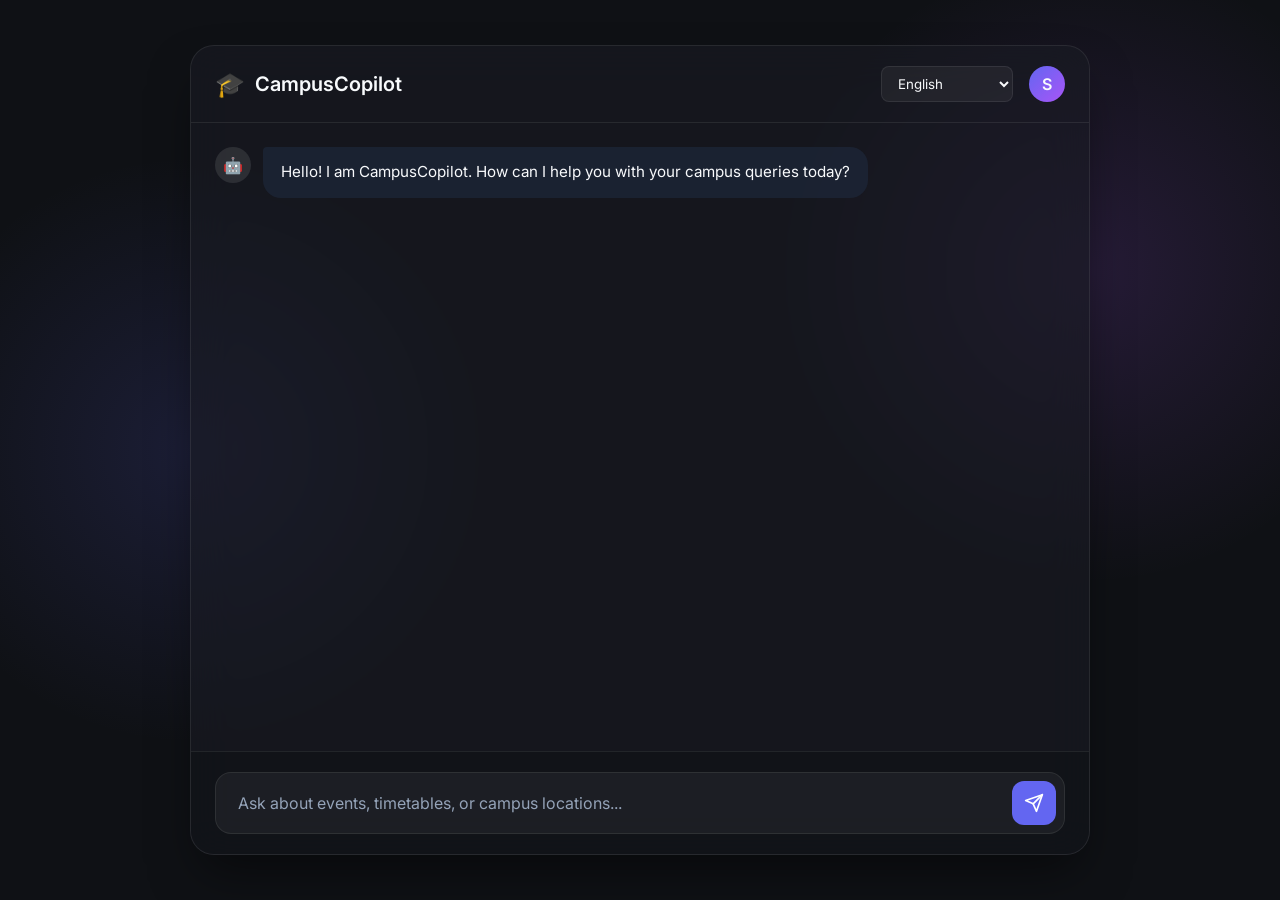
==== frontend/index.html @ 1d8e7179 "first commit" ====
<!DOCTYPE html>
<html lang="en">
<head>
    <meta charset="UTF-8">
    <meta name="viewport" content="width=device-width, initial-scale=1.0">
    <title>CampusCopilot</title>
    <!-- Google Fonts for Modern Typography -->
    <link rel="preconnect" href="https://fonts.googleapis.com">
    <link rel="preconnect" href="https://fonts.gstatic.com" crossorigin>
    <link href="https://fonts.googleapis.com/css2?family=Inter:wght@400;500;600&display=swap" rel="stylesheet">
    <link rel="stylesheet" href="./styles.css">
</head>
<body>
    <div class="app-container">
        <!-- Sidebar or Header Menu -->
        <header class="header">
            <div class="logo">
                <span class="logo-icon">🎓</span> 
                CampusCopilot
            </div>
            <div class="controls">
                <select id="language-select" class="lang-dropdown">
                    <option value="en">English</option>
                    <option value="hi">हिंदी (Hindi)</option>
                    <option value="mr">मराठी (Marathi)</option>
                </select>
                <div class="user-profile">
                    S
                </div>
            </div>
        </header>

        <!-- Main Chat Area -->
        <main class="chat-area">
            <div id="chat-messages" class="messages-container">
                <!-- Messages will be appended here dynamically -->
                <div class="message bot">
                    <div class="avatar">🤖</div>
                    <div class="bubble">Hello! I am CampusCopilot. How can I help you with your campus queries today?</div>
                </div>
            </div>
        </main>

        <!-- Input Area -->
        <footer class="input-area">
            <form id="chat-form" class="input-form">
                <input type="text" id="chat-input" placeholder="Ask about events, timetables, or campus locations..." autocomplete="off" />
                <button type="submit" id="send-btn" class="send-btn">
                    <!-- Send SVG icon -->
                    <svg width="20" height="20" viewBox="0 0 24 24" fill="none" stroke="currentColor" stroke-width="2" stroke-linecap="round" stroke-linejoin="round">
                        <line x1="22" y1="2" x2="11" y2="13"></line>
                        <polygon points="22 2 15 22 11 13 2 9 22 2"></polygon>
                    </svg>
                </button>
            </form>
        </footer>
    </div>
    <script src="./script.js"></script>
</body>
</html>
---- frontend/styles.css ----
:root {
    --bg-color: #0f1115;
    --surface-color: rgba(25, 28, 35, 0.6);
    --surface-border: rgba(255, 255, 255, 0.08);
    --primary-color: #6366f1;
    --primary-hover: #4f46e5;
    --text-primary: #f8fafc;
    --text-secondary: #94a3b8;
    --bot-msg-bg: rgba(30, 41, 59, 0.7);
    --user-msg-bg: var(--primary-color);
}

* {
    margin: 0;
    padding: 0;
    box-sizing: border-box;
    font-family: 'Inter', -apple-system, BlinkMacSystemFont, "Segoe UI", Roboto, sans-serif;
}

body {
    background-color: var(--bg-color);
    color: var(--text-primary);
    display: flex;
    justify-content: center;
    align-items: center;
    height: 100vh;
    background-image: 
        radial-gradient(circle at 15% 50%, rgba(99, 102, 241, 0.15), transparent 25%),
        radial-gradient(circle at 85% 30%, rgba(168, 85, 247, 0.15), transparent 25%);
}

.app-container {
    width: 100%;
    max-width: 900px;
    height: 90vh;
    display: flex;
    flex-direction: column;
    background: var(--surface-color);
    backdrop-filter: blur(20px);
    -webkit-backdrop-filter: blur(20px);
    border: 1px solid var(--surface-border);
    border-radius: 24px;
    box-shadow: 0 25px 50px -12px rgba(0, 0, 0, 0.5);
    overflow: hidden;
}

/* Header */
.header {
    display: flex;
    justify-content: space-between;
    align-items: center;
    padding: 20px 24px;
    border-bottom: 1px solid var(--surface-border);
}

.logo {
    font-size: 1.25rem;
    font-weight: 600;
    display: flex;
    align-items: center;
    gap: 10px;
}

.logo-icon {
    font-size: 1.5rem;
}

.controls {
    display: flex;
    align-items: center;
    gap: 16px;
}

.lang-dropdown {
    background: rgba(255, 255, 255, 0.05);
    color: var(--text-primary);
    border: 1px solid var(--surface-border);
    padding: 8px 12px;
    border-radius: 8px;
    outline: none;
    cursor: pointer;
    transition: background 0.2s;
}

.lang-dropdown:hover {
    background: rgba(255, 255, 255, 0.1);
}

.lang-dropdown option {
    background: var(--bg-color);
}

.user-profile {
    width: 36px;
    height: 36px;
    border-radius: 50%;
    background: linear-gradient(135deg, var(--primary-color), #a855f7);
    display: flex;
    justify-content: center;
    align-items: center;
    font-weight: 600;
}

/* Chat Area */
.chat-area {
    flex: 1;
    overflow-y: auto;
    padding: 24px;
    display: flex;
    flex-direction: column;
    gap: 20px;
}

/* Scrollbar styles */
.chat-area::-webkit-scrollbar {
    width: 6px;
}
.chat-area::-webkit-scrollbar-thumb {
    background-color: rgba(255, 255, 255, 0.1);
    border-radius: 10px;
}

.messages-container {
    display: flex;
    flex-direction: column;
    gap: 16px;
}

.message {
    display: flex;
    gap: 12px;
    max-width: 80%;
    animation: fadeIn 0.3s ease-out forwards;
}

@keyframes fadeIn {
    from { opacity: 0; transform: translateY(10px); }
    to { opacity: 1; transform: translateY(0); }
}

.message.user {
    align-self: flex-end;
    flex-direction: row-reverse;
}

.avatar {
    width: 36px;
    height: 36px;
    border-radius: 50%;
    background: rgba(255, 255, 255, 0.1);
    display: flex;
    justify-content: center;
    align-items: center;
    flex-shrink: 0;
}

.message.user .avatar {
    background: var(--primary-color);
}

.bubble {
    padding: 14px 18px;
    border-radius: 18px;
    font-size: 0.95rem;
    line-height: 1.5;
    position: relative;
}

.message.bot .bubble {
    background: var(--bot-msg-bg);
    border-top-left-radius: 4px;
    color: var(--text-primary);
}

.message.user .bubble {
    background: var(--user-msg-bg);
    border-top-right-radius: 4px;
    color: white;
}

/* Input Area */
.input-area {
    padding: 20px 24px;
    border-top: 1px solid var(--surface-border);
    background: rgba(15, 17, 21, 0.5);
}

.input-form {
    display: flex;
    gap: 12px;
    position: relative;
    background: rgba(255, 255, 255, 0.05);
    border: 1px solid var(--surface-border);
    border-radius: 16px;
    padding: 8px;
    transition: border-color 0.3s, box-shadow 0.3s;
}

.input-form:focus-within {
    border-color: rgba(99, 102, 241, 0.5);
    box-shadow: 0 0 15px rgba(99, 102, 241, 0.2);
}

#chat-input {
    flex: 1;
    background: transparent;
    border: none;
    color: var(--text-primary);
    padding: 10px 14px;
    font-size: 1rem;
    outline: none;
}

#chat-input::placeholder {
    color: var(--text-secondary);
}

.send-btn {
    background: var(--primary-color);
    color: white;
    border: none;
    border-radius: 12px;
    width: 44px;
    height: 44px;
    display: flex;
    justify-content: center;
    align-items: center;
    cursor: pointer;
    transition: background 0.2s, transform 0.1s;
}

.send-btn:hover {
    background: var(--primary-hover);
}

.send-btn:active {
    transform: scale(0.95);
}

/* Typing Indicator */
.typing {
    display: none;
    align-items: center;
    gap: 4px;
    padding: 14px 18px;
    background: var(--bot-msg-bg);
    border-radius: 18px;
    border-top-left-radius: 4px;
    width: fit-content;
}

.dot {
    width: 6px;
    height: 6px;
    background-color: var(--text-secondary);
    border-radius: 50%;
    animation: typing 1.4s infinite ease-in-out;
}

.dot:nth-child(1) { animation-delay: 0s; }
.dot:nth-child(2) { animation-delay: 0.2s; }
.dot:nth-child(3) { animation-delay: 0.4s; }

@keyframes typing {
    0%, 100% { transform: translateY(0); }
    50% { transform: translateY(-4px); }
}
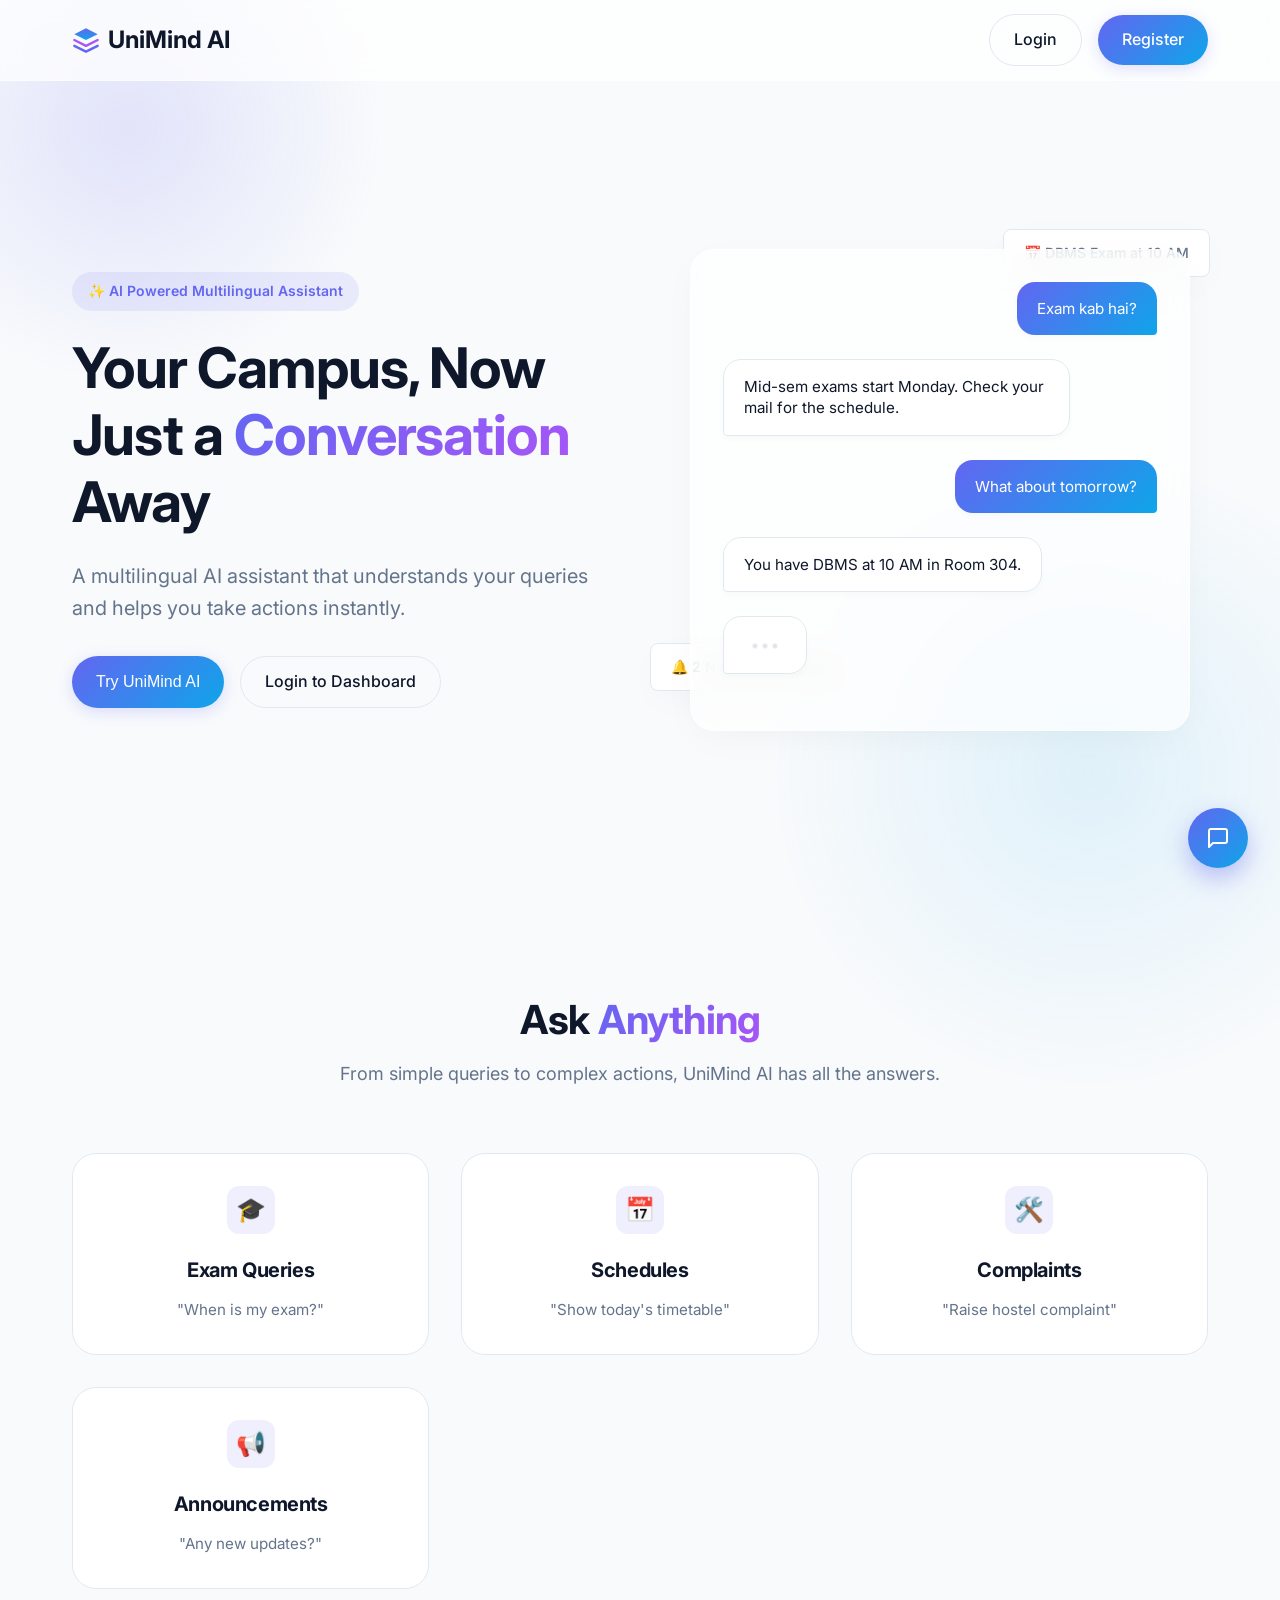
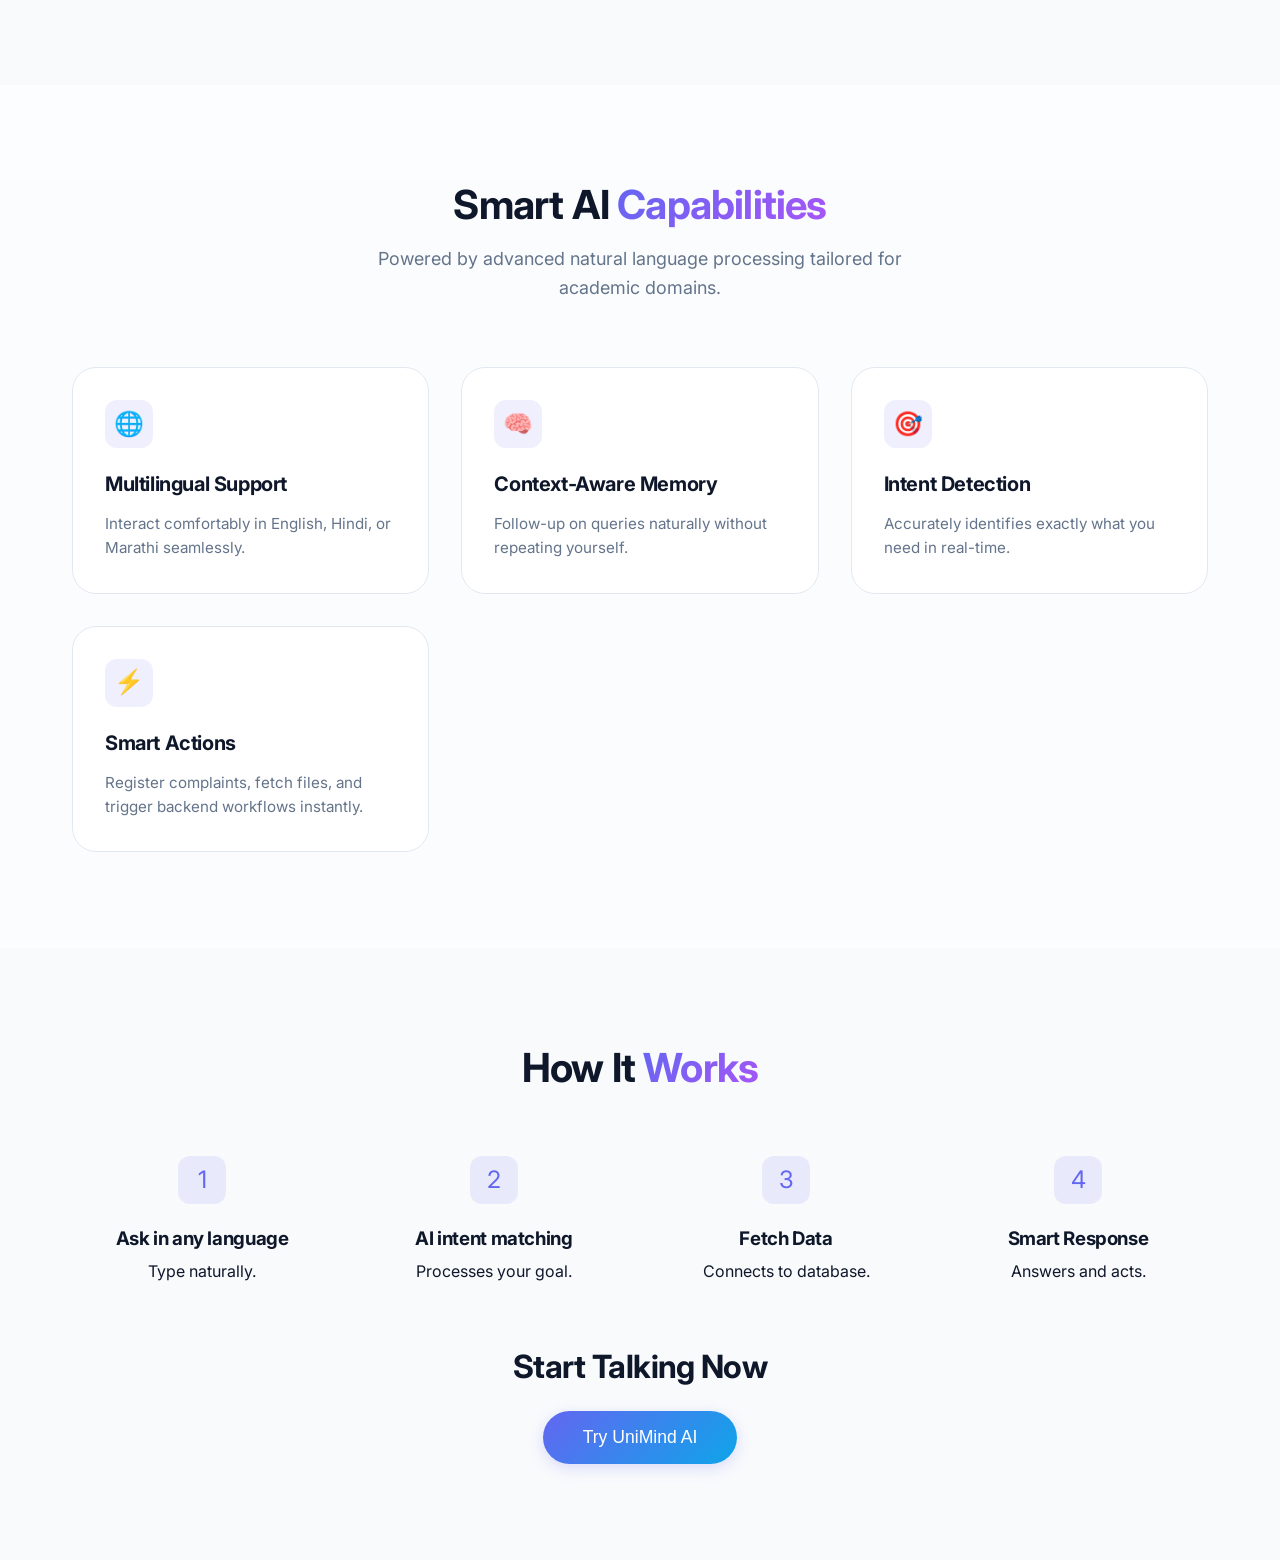
==== commit 9e20fcfd: "front page and login/ register built" ====
--- a/frontend/index.html
+++ b/frontend/index.html
@@ -3,58 +3,219 @@
 <head>
     <meta charset="UTF-8">
     <meta name="viewport" content="width=device-width, initial-scale=1.0">
-    <title>CampusCopilot</title>
-    <!-- Google Fonts for Modern Typography -->
-    <link rel="preconnect" href="https://fonts.googleapis.com">
-    <link rel="preconnect" href="https://fonts.gstatic.com" crossorigin>
-    <link href="https://fonts.googleapis.com/css2?family=Inter:wght@400;500;600&display=swap" rel="stylesheet">
-    <link rel="stylesheet" href="./styles.css">
+    <title>UniMind AI | AI Powered Campus Assistant</title>
+    <link rel="stylesheet" href="css/style.css">
 </head>
 <body>
-    <div class="app-container">
-        <!-- Sidebar or Header Menu -->
-        <header class="header">
-            <div class="logo">
-                <span class="logo-icon">🎓</span> 
-                CampusCopilot
-            </div>
-            <div class="controls">
-                <select id="language-select" class="lang-dropdown">
-                    <option value="en">English</option>
-                    <option value="hi">हिंदी (Hindi)</option>
-                    <option value="mr">मराठी (Marathi)</option>
+    <!-- Navbar -->
+    <nav class="navbar">
+        <div class="container">
+            <div class="navbar-brand">
+                <svg width="28" height="28" viewBox="0 0 24 24" fill="none" xmlns="http://www.w3.org/2000/svg">
+                    <path d="M12 2L2 7L12 12L22 7L12 2Z" fill="url(#paint0_linear)"/>
+                    <path d="M2 17L12 22L22 17" stroke="var(--primary)" stroke-width="2" stroke-linecap="round" stroke-linejoin="round"/>
+                    <path d="M2 12L12 17L22 12" stroke="var(--tertiary)" stroke-width="2" stroke-linecap="round" stroke-linejoin="round"/>
+                    <defs>
+                        <linearGradient id="paint0_linear" x1="12" y1="2" x2="12" y2="12" gradientUnits="userSpaceOnUse">
+                            <stop stop-color="#6366f1"/>
+                            <stop offset="1" stop-color="#0ea5e9"/>
+                        </linearGradient>
+                    </defs>
+                </svg>
+                UniMind AI
+            </div>
+            <div class="navbar-actions">
+                <a href="login.html" class="btn btn-outline">Login</a>
+                <a href="register.html" class="btn btn-primary">Register</a>
+            </div>
+        </div>
+    </nav>
+
+    <!-- Hero Section -->
+    <header class="hero">
+        <div class="container">
+            <div class="hero-content reveal">
+                <span class="hero-badge">✨ AI Powered Multilingual Assistant</span>
+                <h1>Your Campus, Now Just a <span class="text-gradient">Conversation</span> Away</h1>
+                <p>A multilingual AI assistant that understands your queries and helps you take actions instantly.</p>
+                <div class="hero-actions">
+                    <button class="btn btn-primary" id="tryAIBtn" onclick="document.getElementById('toggleChatBtn').click();">Try UniMind AI</button>
+                    <a href="login.html" class="btn btn-outline">Login to Dashboard</a>
+                </div>
+            </div>
+            <div class="hero-graphic reveal">
+                <!-- Floating Elements -->
+                <div class="float-card float-1">📅 DBMS Exam at 10 AM</div>
+                <div class="float-card float-2">🔔 2 New Announcements</div>
+                
+                <!-- Chat Preview Graphic -->
+                <div class="chat-preview">
+                    <div class="chat-message msg-user">
+                        <div class="chat-bubble">Exam kab hai?</div>
+                    </div>
+                    <div class="chat-message msg-bot">
+                        <div class="chat-bubble">Mid-sem exams start Monday. Check your mail for the schedule.</div>
+                    </div>
+                    <div class="chat-message msg-user">
+                        <div class="chat-bubble">What about tomorrow?</div>
+                    </div>
+                    <div class="chat-message msg-bot">
+                        <div class="chat-bubble">You have DBMS at 10 AM in Room 304.</div>
+                    </div>
+                    <div class="chat-message msg-bot" style="animation-delay: 2s; opacity: 0; animation: slideUp 0.5s ease-out 2s forwards;">
+                        <div class="chat-bubble">
+                            <div class="typing-dots">
+                                <span class="dot"></span>
+                                <span class="dot"></span>
+                                <span class="dot"></span>
+                            </div>
+                        </div>
+                    </div>
+                </div>
+            </div>
+        </div>
+    </header>
+
+    <!-- Ask Anything Section -->
+    <section class="section">
+        <div class="container">
+            <div class="section-header reveal">
+                <h2>Ask <span class="text-gradient">Anything</span></h2>
+                <p>From simple queries to complex actions, UniMind AI has all the answers.</p>
+            </div>
+            <div class="grid">
+                <div class="card ask-card reveal" onclick="document.querySelector('#chatInput').value='When is my exam?'; document.getElementById('toggleChatBtn').click();">
+                    <div class="card-icon">🎓</div>
+                    <h3>Exam Queries</h3>
+                    <p>"When is my exam?"</p>
+                </div>
+                <div class="card ask-card reveal" style="transition-delay: 0.1s" onclick="document.querySelector('#chatInput').value='Show today\'s timetable'; document.getElementById('toggleChatBtn').click();">
+                    <div class="card-icon">📅</div>
+                    <h3>Schedules</h3>
+                    <p>"Show today's timetable"</p>
+                </div>
+                <div class="card ask-card reveal" style="transition-delay: 0.2s" onclick="document.querySelector('#chatInput').value='Raise hostel complaint'; document.getElementById('toggleChatBtn').click();">
+                    <div class="card-icon">🛠️</div>
+                    <h3>Complaints</h3>
+                    <p>"Raise hostel complaint"</p>
+                </div>
+                <div class="card ask-card reveal" style="transition-delay: 0.3s" onclick="document.querySelector('#chatInput').value='Any announcements?'; document.getElementById('toggleChatBtn').click();">
+                    <div class="card-icon">📢</div>
+                    <h3>Announcements</h3>
+                    <p>"Any new updates?"</p>
+                </div>
+            </div>
+        </div>
+    </section>
+
+    <!-- Smart Capabilities Section -->
+    <section class="section" style="background: rgba(255,255,255,0.5)">
+        <div class="container">
+            <div class="section-header reveal">
+                <h2>Smart AI <span class="text-gradient">Capabilities</span></h2>
+                <p>Powered by advanced natural language processing tailored for academic domains.</p>
+            </div>
+            <div class="grid">
+                <div class="card reveal">
+                    <div class="card-icon">🌐</div>
+                    <h3>Multilingual Support</h3>
+                    <p>Interact comfortably in English, Hindi, or Marathi seamlessly.</p>
+                </div>
+                <div class="card reveal" style="transition-delay: 0.1s">
+                    <div class="card-icon">🧠</div>
+                    <h3>Context-Aware Memory</h3>
+                    <p>Follow-up on queries naturally without repeating yourself.</p>
+                </div>
+                <div class="card reveal" style="transition-delay: 0.2s">
+                    <div class="card-icon">🎯</div>
+                    <h3>Intent Detection</h3>
+                    <p>Accurately identifies exactly what you need in real-time.</p>
+                </div>
+                <div class="card reveal" style="transition-delay: 0.3s">
+                    <div class="card-icon">⚡</div>
+                    <h3>Smart Actions</h3>
+                    <p>Register complaints, fetch files, and trigger backend workflows instantly.</p>
+                </div>
+            </div>
+        </div>
+    </section>
+
+    <!-- How it Works Section -->
+    <section class="section">
+        <div class="container">
+            <div class="section-header reveal">
+                <h2>How It <span class="text-gradient">Works</span></h2>
+            </div>
+            <div class="grid" style="grid-template-columns: repeat(auto-fit, minmax(200px, 1fr)); text-align: center;">
+                <div class="reveal">
+                    <div class="card-icon" style="margin: 0 auto 1.5rem auto;">1</div>
+                    <h3 style="margin-bottom: 0.5rem">Ask in any language</h3>
+                    <p class="text-muted">Type naturally.</p>
+                </div>
+                <div class="reveal" style="transition-delay: 0.1s">
+                    <div class="card-icon" style="margin: 0 auto 1.5rem auto;">2</div>
+                    <h3 style="margin-bottom: 0.5rem">AI intent matching</h3>
+                    <p class="text-muted">Processes your goal.</p>
+                </div>
+                <div class="reveal" style="transition-delay: 0.2s">
+                    <div class="card-icon" style="margin: 0 auto 1.5rem auto;">3</div>
+                    <h3 style="margin-bottom: 0.5rem">Fetch Data</h3>
+                    <p class="text-muted">Connects to database.</p>
+                </div>
+                <div class="reveal" style="transition-delay: 0.3s">
+                    <div class="card-icon" style="margin: 0 auto 1.5rem auto;">4</div>
+                    <h3 style="margin-bottom: 0.5rem">Smart Response</h3>
+                    <p class="text-muted">Answers and acts.</p>
+                </div>
+            </div>
+            
+            <div class="reveal" style="text-align: center; margin-top: 4rem;">
+                <h3 style="font-size: 2rem; margin-bottom: 1.5rem;">Start Talking Now</h3>
+                <button class="btn btn-primary" onclick="document.getElementById('toggleChatBtn').click();" style="font-size: 1.1rem; padding: 1rem 2.5rem;">Try UniMind AI</button>
+            </div>
+        </div>
+    </section>
+
+    <!-- Floating Chatbot Plugin -->
+    <button class="chatbot-trigger" id="toggleChatBtn">
+        <svg width="24" height="24" viewBox="0 0 24 24" fill="none" stroke="currentColor" stroke-width="2" stroke-linecap="round" stroke-linejoin="round"><path d="M21 15a2 2 0 0 1-2 2H7l-4 4V5a2 2 0 0 1 2-2h14a2 2 0 0 1 2 2z"></path></svg>
+    </button>
+
+    <div class="chatbot-panel" id="chatbotPanel">
+        <div class="chat-header">
+            <div class="chat-title">
+                <svg width="20" height="20" viewBox="0 0 24 24" fill="none" stroke="currentColor" stroke-width="2" stroke-linecap="round" stroke-linejoin="round"><circle cx="12" cy="12" r="10"></circle><path d="M8 14s1.5 2 4 2 4-2 4-2"></path><line x1="9" y1="9" x2="9.01" y2="9"></line><line x1="15" y1="9" x2="15.01" y2="9"></line></svg>
+                UniMind AI
+            </div>
+            <div style="display: flex; gap: 0.5rem; align-items: center;">
+                <select class="lang-select" id="langSelect">
+                    <option value="en">EN</option>
+                    <option value="hi">HI</option>
+                    <option value="mr">MR</option>
                 </select>
-                <div class="user-profile">
-                    S
-                </div>
-            </div>
-        </header>
-
-        <!-- Main Chat Area -->
-        <main class="chat-area">
-            <div id="chat-messages" class="messages-container">
-                <!-- Messages will be appended here dynamically -->
-                <div class="message bot">
-                    <div class="avatar">🤖</div>
-                    <div class="bubble">Hello! I am CampusCopilot. How can I help you with your campus queries today?</div>
-                </div>
-            </div>
-        </main>
-
-        <!-- Input Area -->
-        <footer class="input-area">
-            <form id="chat-form" class="input-form">
-                <input type="text" id="chat-input" placeholder="Ask about events, timetables, or campus locations..." autocomplete="off" />
-                <button type="submit" id="send-btn" class="send-btn">
-                    <!-- Send SVG icon -->
-                    <svg width="20" height="20" viewBox="0 0 24 24" fill="none" stroke="currentColor" stroke-width="2" stroke-linecap="round" stroke-linejoin="round">
-                        <line x1="22" y1="2" x2="11" y2="13"></line>
-                        <polygon points="22 2 15 22 11 13 2 9 22 2"></polygon>
-                    </svg>
+                <button class="chat-close" id="closeChatBtn">×</button>
+            </div>
+        </div>
+        <div class="chat-body" id="chatBody">
+            <div class="chat-message msg-bot">
+                <div class="chat-bubble">Hello! I am UniMind AI. How can I help you regarding campus, exams, or anything else?</div>
+            </div>
+        </div>
+        <div class="chat-input-area">
+            <div class="prompt-suggestions">
+                <span class="prompt-chip">Exam kab hai?</span>
+                <span class="prompt-chip">Show timetable</span>
+                <span class="prompt-chip">Raise complaint</span>
+            </div>
+            <div class="input-wrapper" style="margin-top: 0.5rem;">
+                <input type="text" id="chatInput" placeholder="Ask anything..." autocomplete="off">
+                <button id="sendBtn">
+                    <svg width="18" height="18" viewBox="0 0 24 24" fill="none" stroke="currentColor" stroke-width="2" stroke-linecap="round" stroke-linejoin="round"><line x1="22" y1="2" x2="11" y2="13"></line><polygon points="22 2 15 22 11 13 2 9 22 2"></polygon></svg>
                 </button>
-            </form>
-        </footer>
+            </div>
+        </div>
     </div>
-    <script src="./script.js"></script>
+
+    <script src="js/app.js"></script>
 </body>
 </html>
--- a/frontend/css/style.css
+++ b/frontend/css/style.css
@@ -0,0 +1,757 @@
+@import url('https://fonts.googleapis.com/css2?family=Inter:wght@300;400;500;600;700&display=swap');
+
+:root {
+    --primary: #6366f1; /* Indigo */
+    --secondary: #0ea5e9; /* Light Blue */
+    --tertiary: #a855f7; /* Purple */
+    --primary-gradient: linear-gradient(135deg, var(--primary), var(--secondary));
+    --hero-gradient: linear-gradient(135deg, var(--primary), var(--tertiary));
+    
+    --bg-color: #f8fafc;
+    --surface-color: #ffffff;
+    --text-main: #0f172a;
+    --text-muted: #64748b;
+    --border-color: #e2e8f0;
+    
+    --radius-sm: 8px;
+    --radius-md: 16px;
+    --radius-lg: 24px;
+    
+    --shadow-soft: 0 10px 40px -10px rgba(0,0,0,0.05);
+    --shadow-hover: 0 20px 40px -10px rgba(99, 102, 241, 0.15);
+    --shadow-glow: 0 0 20px rgba(99, 102, 241, 0.3);
+    
+    --glass-bg: rgba(255, 255, 255, 0.7);
+    --glass-border: 1px solid rgba(255, 255, 255, 0.5);
+    
+    --transition: all 0.3s cubic-bezier(0.4, 0, 0.2, 1);
+}
+
+* {
+    margin: 0;
+    padding: 0;
+    box-sizing: border-box;
+}
+
+body {
+    font-family: 'Inter', sans-serif;
+    background-color: var(--bg-color);
+    color: var(--text-main);
+    line-height: 1.6;
+    overflow-x: hidden;
+    position: relative;
+}
+
+body::before {
+    content: '';
+    position: fixed;
+    top: -10vw;
+    left: -10vw;
+    width: 40vw;
+    height: 40vw;
+    border-radius: 50%;
+    background: radial-gradient(circle, rgba(99,102,241,0.15) 0%, rgba(255,255,255,0) 70%);
+    z-index: -1;
+    pointer-events: none;
+}
+
+body::after {
+    content: '';
+    position: fixed;
+    bottom: -15vw;
+    right: -10vw;
+    width: 50vw;
+    height: 50vw;
+    border-radius: 50%;
+    background: radial-gradient(circle, rgba(14,165,233,0.1) 0%, rgba(255,255,255,0) 70%);
+    z-index: -1;
+    pointer-events: none;
+}
+
+a {
+    text-decoration: none;
+    color: inherit;
+}
+
+/* Typography */
+h1, h2, h3, h4 {
+    font-weight: 700;
+    line-height: 1.2;
+    letter-spacing: -0.02em;
+}
+
+.text-gradient {
+    background: var(--hero-gradient);
+    -webkit-background-clip: text;
+    -webkit-text-fill-color: transparent;
+    background-clip: text;
+}
+
+/* Layout Utilities */
+.container {
+    max-width: 1200px;
+    margin: 0 auto;
+    padding: 0 2rem;
+}
+
+.section {
+    padding: 6rem 0;
+}
+
+/* Buttons */
+.btn {
+    display: inline-flex;
+    align-items: center;
+    justify-content: center;
+    padding: 0.75rem 1.5rem;
+    border-radius: 50px;
+    font-weight: 500;
+    font-size: 1rem;
+    cursor: pointer;
+    transition: var(--transition);
+    border: none;
+    outline: none;
+}
+
+.btn-primary {
+    background: var(--primary-gradient);
+    color: white;
+    box-shadow: 0 4px 15px rgba(99, 102, 241, 0.2);
+}
+
+.btn-primary:hover {
+    transform: translateY(-2px);
+    box-shadow: var(--shadow-glow);
+}
+
+.btn-outline {
+    background: transparent;
+    color: var(--text-main);
+    border: 1px solid var(--border-color);
+}
+
+.btn-outline:hover {
+    border-color: var(--primary);
+    color: var(--primary);
+    background: rgba(99, 102, 241, 0.05);
+}
+
+/* Inputs */
+.form-group {
+    margin-bottom: 1.5rem;
+}
+
+.form-label {
+    display: block;
+    margin-bottom: 0.5rem;
+    font-size: 0.875rem;
+    font-weight: 500;
+    color: var(--text-main);
+}
+
+.form-control {
+    width: 100%;
+    padding: 0.75rem 1rem;
+    border: 1px solid var(--border-color);
+    border-radius: var(--radius-sm);
+    font-family: inherit;
+    font-size: 1rem;
+    transition: var(--transition);
+    background: var(--surface-color);
+}
+
+.form-control:focus {
+    outline: none;
+    border-color: var(--primary);
+    box-shadow: 0 0 0 4px rgba(99, 102, 241, 0.1);
+}
+
+/* Navbar */
+.navbar {
+    position: fixed;
+    top: 0;
+    width: 100%;
+    z-index: 100;
+    background: var(--glass-bg);
+    backdrop-filter: blur(12px);
+    -webkit-backdrop-filter: blur(12px);
+    border-bottom: var(--glass-border);
+    transition: var(--transition);
+}
+
+.navbar .container {
+    display: flex;
+    justify-content: space-between;
+    align-items: center;
+    height: 80px;
+}
+
+.navbar-brand {
+    font-size: 1.5rem;
+    font-weight: 700;
+    color: var(--text-main);
+    display: flex;
+    align-items: center;
+    gap: 0.5rem;
+}
+
+.navbar-actions {
+    display: flex;
+    gap: 1rem;
+    align-items: center;
+}
+
+/* Hero Section */
+.hero {
+    padding-top: 160px;
+    padding-bottom: 80px;
+    min-height: 100vh;
+    display: flex;
+    align-items: center;
+}
+
+.hero .container {
+    display: grid;
+    grid-template-columns: 1fr 1fr;
+    gap: 4rem;
+    align-items: center;
+}
+
+.hero-content h1 {
+    font-size: 3.5rem;
+    margin-bottom: 1.5rem;
+}
+
+.hero-content p {
+    font-size: 1.25rem;
+    color: var(--text-muted);
+    margin-bottom: 2rem;
+}
+
+.hero-badge {
+    display: inline-block;
+    padding: 0.5rem 1rem;
+    background: rgba(99, 102, 241, 0.1);
+    color: var(--primary);
+    border-radius: 50px;
+    font-size: 0.875rem;
+    font-weight: 600;
+    margin-bottom: 1.5rem;
+}
+
+.hero-actions {
+    display: flex;
+    gap: 1rem;
+}
+
+/* Hero Graphic (Chat Preview) */
+.hero-graphic {
+    position: relative;
+    width: 100%;
+    max-width: 500px;
+    margin: 0 auto;
+}
+
+.chat-preview, .login-card {
+    background: var(--glass-bg);
+    backdrop-filter: blur(16px);
+    border: var(--glass-border);
+    border-radius: var(--radius-lg);
+    padding: 2rem;
+    box-shadow: var(--shadow-soft);
+}
+
+.chat-message {
+    display: flex;
+    margin-bottom: 1.5rem;
+    animation: slideUp 0.5s ease-out forwards;
+    opacity: 0;
+}
+
+.chat-message:nth-child(1) { animation-delay: 0.2s; }
+.chat-message:nth-child(2) { animation-delay: 0.6s; }
+.chat-message:nth-child(3) { animation-delay: 1.2s; }
+.chat-message:nth-child(4) { animation-delay: 1.6s; }
+
+.chat-bubble {
+    padding: 1rem 1.25rem;
+    border-radius: 18px;
+    max-width: 80%;
+    font-size: 0.95rem;
+    line-height: 1.4;
+    box-shadow: 0 4px 6px rgba(0,0,0,0.02);
+}
+
+.msg-user {
+    justify-content: flex-end;
+}
+
+.msg-user .chat-bubble {
+    background: var(--primary-gradient);
+    color: white;
+    border-bottom-right-radius: 4px;
+}
+
+.msg-bot .chat-bubble {
+    background: var(--surface-color);
+    color: var(--text-main);
+    border-bottom-left-radius: 4px;
+    border: 1px solid var(--border-color);
+}
+
+/* Floating Elements */
+.float-card {
+    position: absolute;
+    background: white;
+    padding: 0.75rem 1.25rem;
+    border-radius: var(--radius-sm);
+    box-shadow: var(--shadow-soft);
+    font-size: 0.875rem;
+    font-weight: 500;
+    color: var(--text-muted);
+    border: 1px solid var(--border-color);
+    animation: float 6s ease-in-out infinite;
+}
+
+.float-1 { top: -20px; right: -20px; animation-delay: 0s; }
+.float-2 { bottom: 40px; left: -40px; animation-delay: 2s; }
+
+/* Sections */
+.section-header {
+    text-align: center;
+    margin-bottom: 4rem;
+}
+
+.section-header h2 {
+    font-size: 2.5rem;
+    margin-bottom: 1rem;
+}
+
+.section-header p {
+    color: var(--text-muted);
+    font-size: 1.125rem;
+    max-width: 600px;
+    margin: 0 auto;
+}
+
+/* Cards Grid */
+.grid {
+    display: grid;
+    grid-template-columns: repeat(auto-fit, minmax(280px, 1fr));
+    gap: 2rem;
+}
+
+.card {
+    background: var(--surface-color);
+    border: 1px solid var(--border-color);
+    border-radius: var(--radius-lg);
+    padding: 2rem;
+    transition: var(--transition);
+    height: 100%;
+}
+
+.card:hover {
+    transform: translateY(-8px) scale(1.02);
+    box-shadow: var(--shadow-hover);
+    border-color: var(--primary);
+}
+
+.card-icon {
+    width: 48px;
+    height: 48px;
+    border-radius: 12px;
+    background: rgba(99, 102, 241, 0.1);
+    color: var(--primary);
+    display: flex;
+    align-items: center;
+    justify-content: center;
+    font-size: 1.5rem;
+    margin-bottom: 1.5rem;
+}
+
+.card h3 {
+    margin-bottom: 1rem;
+    font-size: 1.25rem;
+}
+
+.card p {
+    color: var(--text-muted);
+    font-size: 0.95rem;
+}
+
+/* Interactive Ask Cards */
+.ask-card {
+    cursor: pointer;
+    text-align: center;
+}
+.ask-card .card-icon {
+    margin: 0 auto 1.5rem auto;
+}
+
+/* Role Selector (Login/Register) */
+.role-selector {
+    display: flex;
+    gap: 0.5rem;
+    margin-bottom: 2rem;
+    background: var(--bg-color);
+    padding: 0.35rem;
+    border-radius: 50px;
+}
+
+.role-btn {
+    flex: 1;
+    padding: 0.5rem;
+    border: none;
+    background: transparent;
+    color: var(--text-muted);
+    border-radius: 50px;
+    font-weight: 500;
+    cursor: pointer;
+    transition: var(--transition);
+}
+
+.role-btn.active {
+    background: white;
+    color: var(--primary);
+    box-shadow: 0 4px 6px rgba(0,0,0,0.05);
+}
+
+/* Auth Layout */
+.auth-wrapper {
+    min-height: 100vh;
+    display: flex;
+    align-items: center;
+    justify-content: center;
+    padding: 2rem;
+    position: relative;
+    z-index: 1;
+}
+
+.auth-card {
+    background: var(--glass-bg);
+    backdrop-filter: blur(20px);
+    border: var(--glass-border);
+    padding: 3rem;
+    border-radius: var(--radius-lg);
+    width: 100%;
+    max-width: 450px;
+    box-shadow: var(--shadow-soft);
+    animation: scaleIn 0.5s ease-out forwards;
+}
+
+.auth-header {
+    text-align: center;
+    margin-bottom: 2rem;
+}
+
+.auth-footer {
+    text-align: center;
+    margin-top: 2rem;
+    font-size: 0.875rem;
+    color: var(--text-muted);
+}
+
+.auth-footer a {
+    color: var(--primary);
+    font-weight: 600;
+}
+
+.auth-footer a:hover {
+    text-decoration: underline;
+}
+
+/* Chatbot Floating UI */
+.chatbot-trigger {
+    position: fixed;
+    bottom: 2rem;
+    right: 2rem;
+    width: 60px;
+    height: 60px;
+    border-radius: 50%;
+    background: var(--primary-gradient);
+    color: white;
+    display: flex;
+    align-items: center;
+    justify-content: center;
+    font-size: 1.5rem;
+    box-shadow: 0 10px 25px rgba(99, 102, 241, 0.4);
+    cursor: pointer;
+    z-index: 999;
+    transition: var(--transition);
+    border: none;
+}
+
+.chatbot-trigger:hover {
+    transform: scale(1.1) translateY(-5px);
+    box-shadow: var(--shadow-glow);
+}
+
+.chatbot-panel {
+    position: fixed;
+    bottom: 6rem;
+    right: 2rem;
+    width: 350px;
+    height: 550px;
+    background: var(--surface-color);
+    border-radius: var(--radius-lg);
+    box-shadow: var(--shadow-hover);
+    border: 1px solid var(--border-color);
+    display: flex;
+    flex-direction: column;
+    z-index: 999;
+    transform: translateY(20px) scale(0.9);
+    opacity: 0;
+    pointer-events: none;
+    transition: var(--transition);
+    transform-origin: bottom right;
+}
+
+.chatbot-panel.active {
+    transform: translateY(0) scale(1);
+    opacity: 1;
+    pointer-events: auto;
+}
+
+.chat-header {
+    padding: 1.25rem;
+    background: var(--primary-gradient);
+    color: white;
+    border-radius: var(--radius-lg) var(--radius-lg) 0 0;
+    display: flex;
+    justify-content: space-between;
+    align-items: center;
+}
+
+.chat-title {
+    font-weight: 600;
+    display: flex;
+    align-items: center;
+    gap: 0.5rem;
+}
+
+.chat-close {
+    background: transparent;
+    border: none;
+    color: white;
+    font-size: 1.25rem;
+    cursor: pointer;
+    opacity: 0.8;
+    transition: var(--transition);
+}
+
+.chat-close:hover {
+    opacity: 1;
+    transform: rotate(90deg);
+}
+
+.lang-select {
+    background: rgba(255,255,255,0.2);
+    border: 1px solid rgba(255,255,255,0.4);
+    color: white;
+    border-radius: 50px;
+    padding: 0.25rem 0.5rem;
+    font-size: 0.75rem;
+    outline: none;
+    cursor: pointer;
+}
+.lang-select option {
+    color: var(--text-main);
+}
+
+.chat-body {
+    flex: 1;
+    overflow-y: auto;
+    padding: 1.25rem;
+    display: flex;
+    flex-direction: column;
+    gap: 1rem;
+    background: var(--bg-color);
+}
+
+.chat-input-area {
+    padding: 1rem;
+    background: var(--surface-color);
+    border-top: 1px solid var(--border-color);
+    border-radius: 0 0 var(--radius-lg) var(--radius-lg);
+}
+
+.prompt-suggestions {
+    display: flex;
+    gap: 0.5rem;
+    overflow-x: auto;
+    padding-bottom: 0.75rem;
+    scrollbar-width: none;
+}
+.prompt-suggestions::-webkit-scrollbar { display: none; }
+
+.prompt-chip {
+    white-space: nowrap;
+    padding: 0.4rem 0.75rem;
+    background: rgba(99, 102, 241, 0.1);
+    color: var(--primary);
+    border: 1px solid rgba(99, 102, 241, 0.2);
+    border-radius: 50px;
+    font-size: 0.75rem;
+    cursor: pointer;
+    transition: var(--transition);
+}
+
+.prompt-chip:hover {
+    background: var(--primary);
+    color: white;
+}
+
+.input-wrapper {
+    display: flex;
+    gap: 0.5rem;
+}
+
+.input-wrapper input {
+    flex: 1;
+    padding: 0.75rem 1rem;
+    border: 1px solid var(--border-color);
+    border-radius: 50px;
+    outline: none;
+    transition: var(--transition);
+}
+
+.input-wrapper input:focus {
+    border-color: var(--primary);
+}
+
+.input-wrapper button {
+    width: 44px;
+    height: 44px;
+    border-radius: 50%;
+    background: var(--primary);
+    color: white;
+    border: none;
+    cursor: pointer;
+    display: flex;
+    align-items: center;
+    justify-content: center;
+    transition: var(--transition);
+}
+
+.input-wrapper button:hover {
+    background: var(--secondary);
+    transform: scale(1.05);
+}
+
+/* Typing Indicator Animation */
+.typing-dots {
+    display: inline-flex;
+    gap: 4px;
+    padding: 0.5rem;
+}
+
+.dot {
+    width: 6px;
+    height: 6px;
+    background: var(--text-muted);
+    border-radius: 50%;
+    animation: blink 1.4s infinite both;
+}
+
+.dot:nth-child(1) { animation-delay: 0s; }
+.dot:nth-child(2) { animation-delay: 0.2s; }
+.dot:nth-child(3) { animation-delay: 0.4s; }
+
+/* Dashboard UI Stub */
+.dashboard-layout {
+    display: flex;
+    min-height: 100vh;
+}
+.sidebar {
+    width: 250px;
+    background: var(--surface-color);
+    border-right: 1px solid var(--border-color);
+    padding: 2rem 1rem;
+}
+.sidebar-link {
+    display: block;
+    padding: 0.75rem 1rem;
+    border-radius: var(--radius-sm);
+    color: var(--text-muted);
+    margin-bottom: 0.5rem;
+    transition: var(--transition);
+}
+.sidebar-link:hover, .sidebar-link.active {
+    background: rgba(99, 102, 241, 0.1);
+    color: var(--primary);
+}
+.main-content {
+    flex: 1;
+    padding: 2rem 3rem;
+}
+
+/* Animations */
+@keyframes float {
+    0%, 100% { transform: translateY(0); }
+    50% { transform: translateY(-10px); }
+}
+
+@keyframes slideUp {
+    from { opacity: 0; transform: translateY(20px); }
+    to { opacity: 1; transform: translateY(0); }
+}
+
+@keyframes scaleIn {
+    from { opacity: 0; transform: scale(0.95); }
+    to { opacity: 1; transform: scale(1); }
+}
+
+@keyframes blink {
+    0% { opacity: 0.2; transform: scale(0.8); }
+    20% { opacity: 1; transform: scale(1); }
+    100% { opacity: 0.2; transform: scale(0.8); }
+}
+
+/* Utility Animations */
+.reveal {
+    opacity: 0;
+    transform: translateY(30px);
+    transition: all 0.8s cubic-bezier(0.5, 0, 0, 1);
+}
+
+.reveal.active {
+    opacity: 1;
+    transform: translateY(0);
+}
+
+/* Responsive */
+@media (max-width: 768px) {
+    .hero .container {
+        grid-template-columns: 1fr;
+        text-align: center;
+        gap: 2rem;
+    }
+    
+    .hero-content h1 {
+        font-size: 2.5rem;
+    }
+    
+    .hero-actions {
+        justify-content: center;
+    }
+    
+    .float-card {
+        display: none;
+    }
+    
+    .chatbot-panel {
+        width: calc(100% - 2rem);
+        right: 1rem;
+        bottom: 5rem;
+        height: 80vh;
+    }
+    
+    .dashboard-layout {
+        flex-direction: column;
+    }
+    .sidebar {
+        width: 100%;
+        border-right: none;
+        border-bottom: 1px solid var(--border-color);
+    }
+}
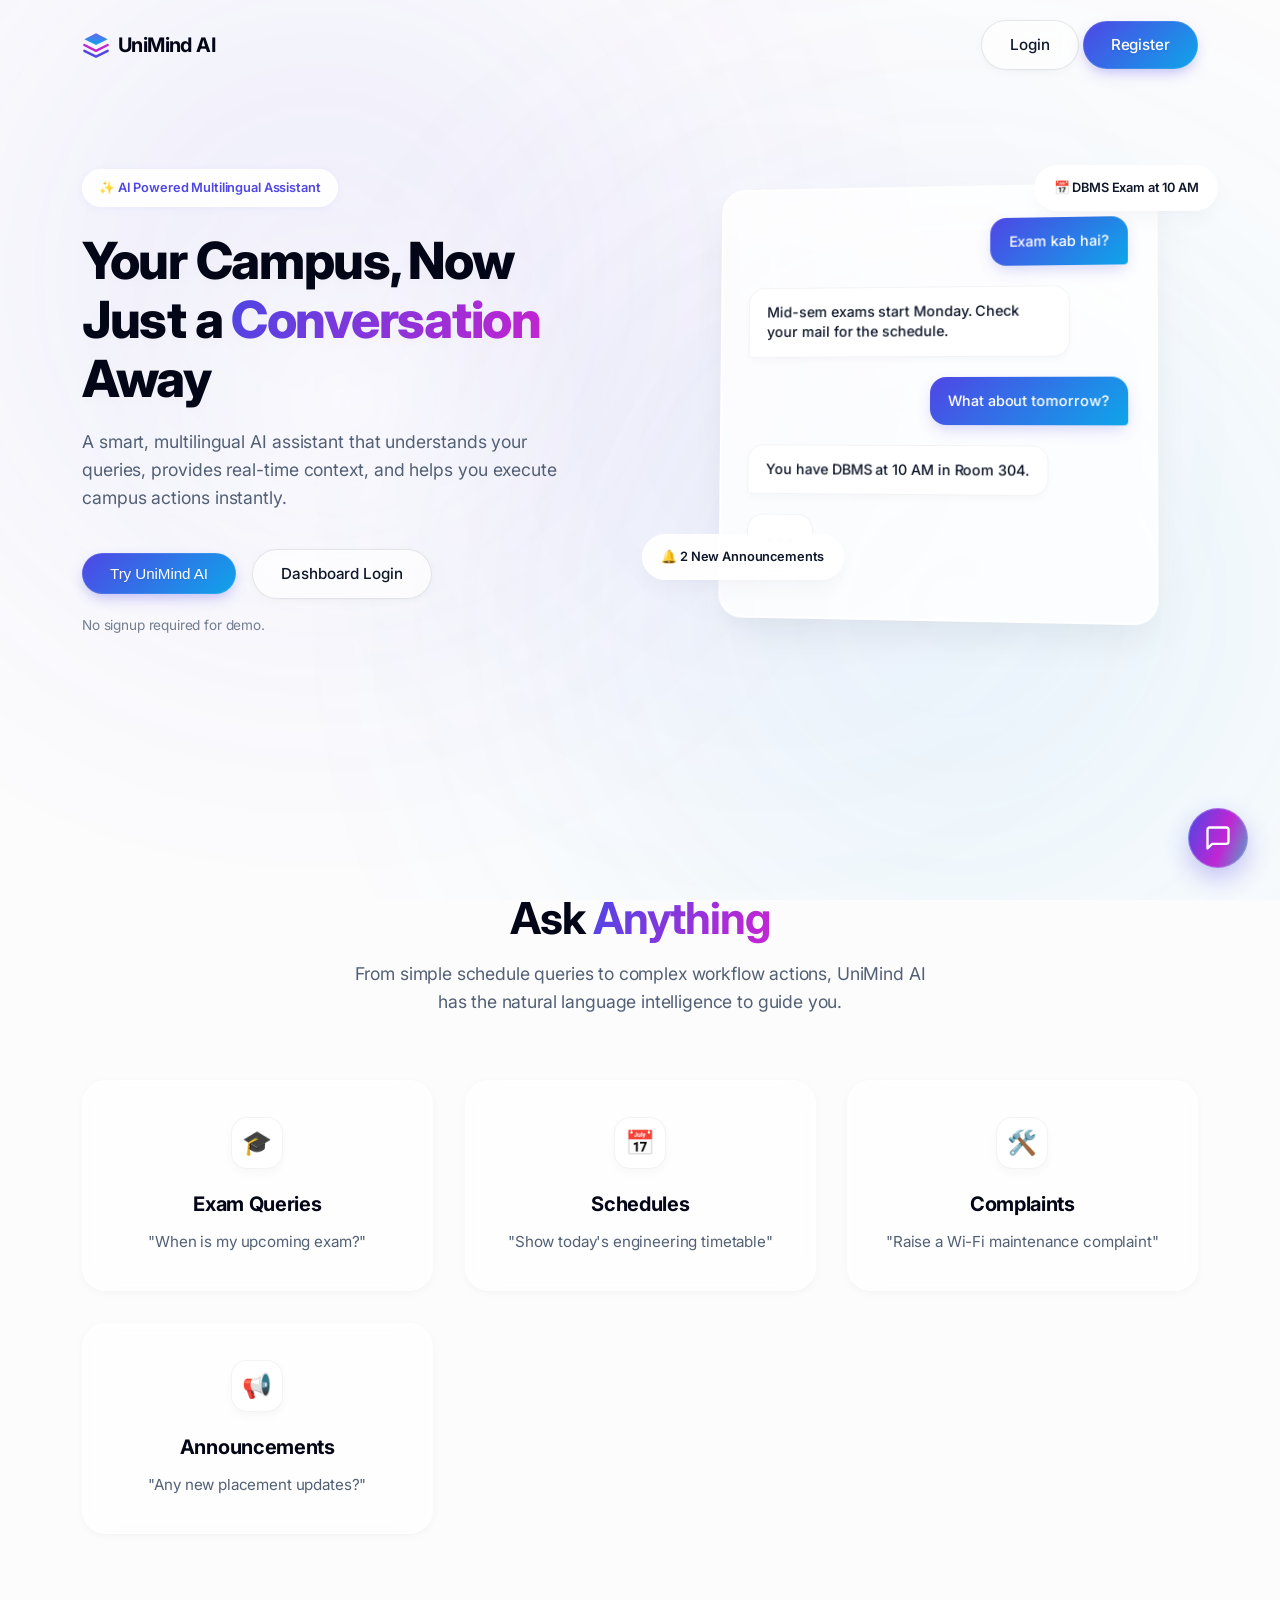
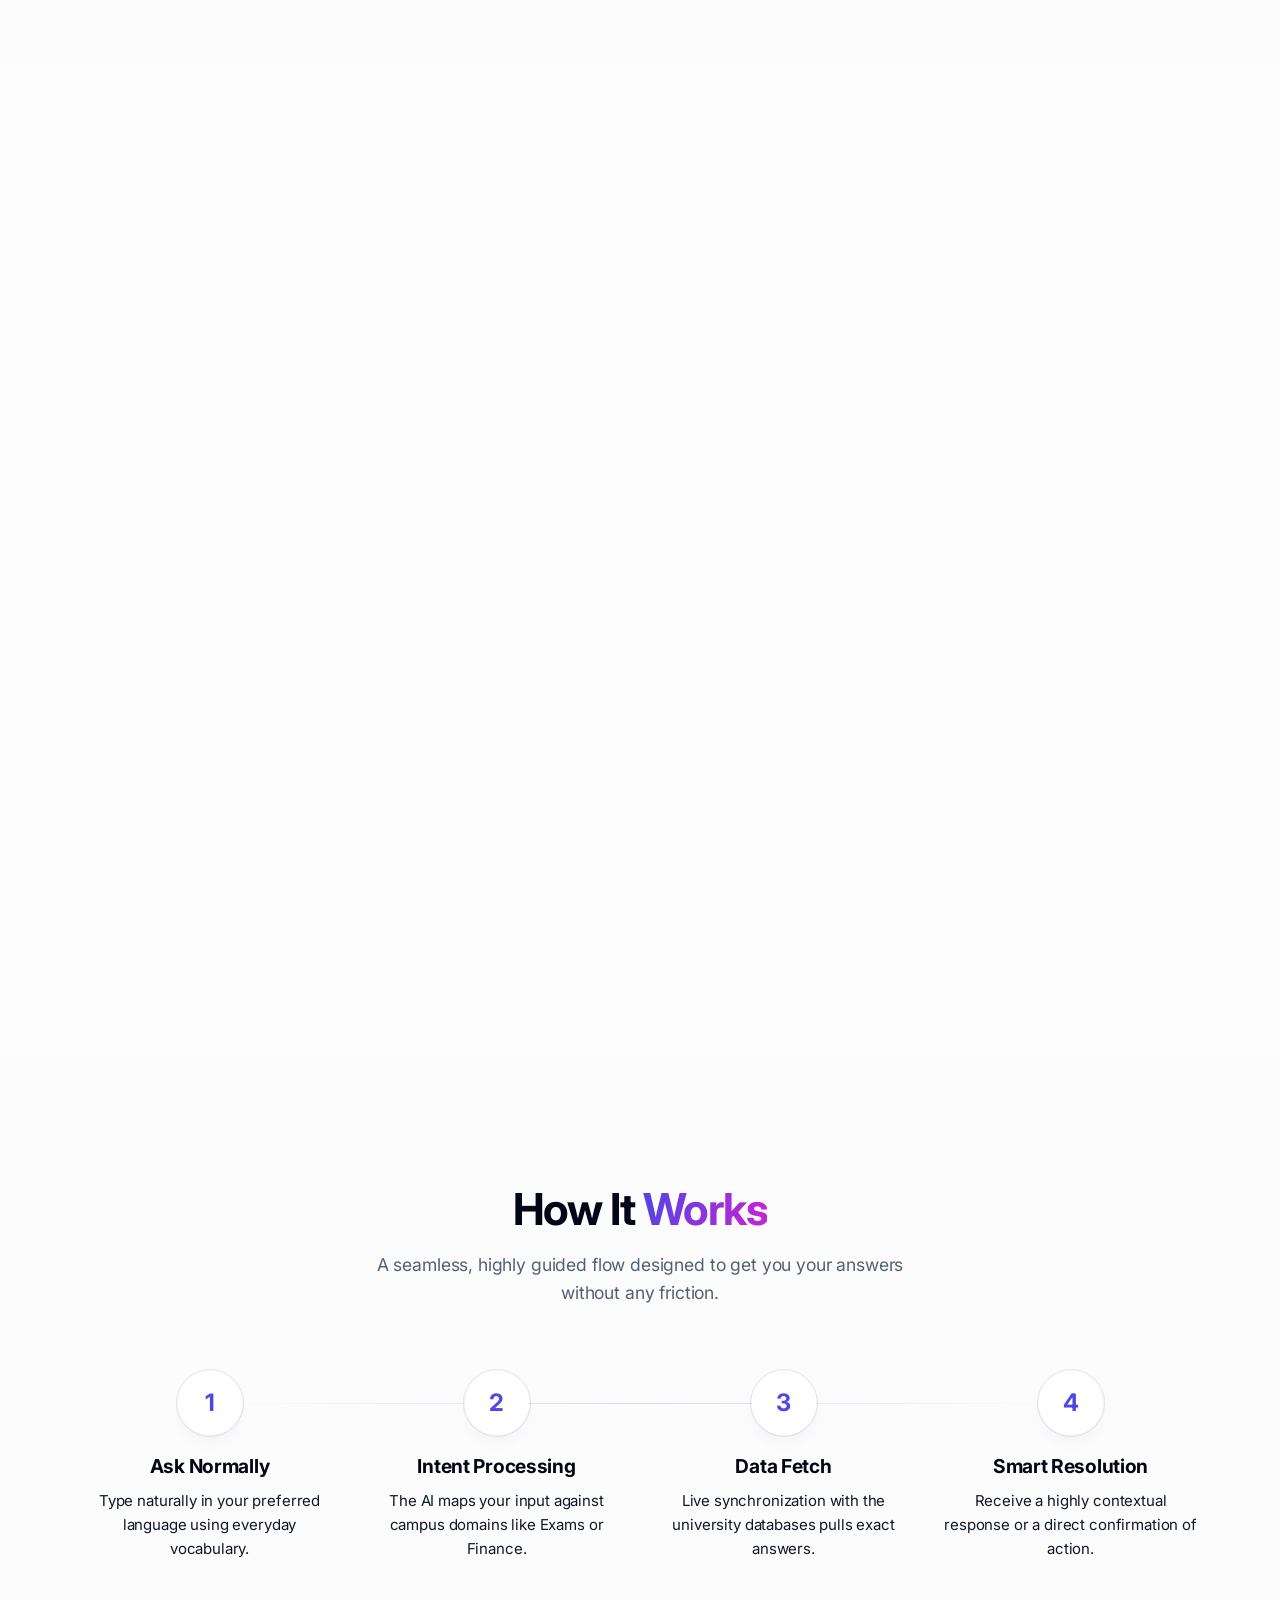
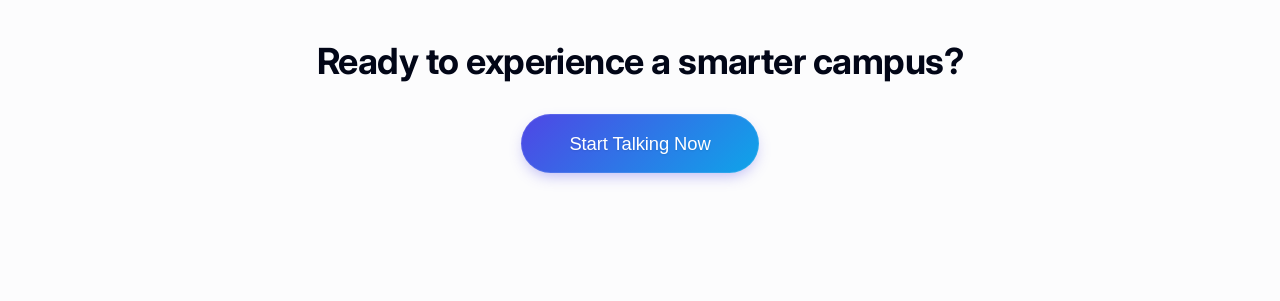
==== commit fc4de96c: "docs updated, readme updated, ui modified" ====
--- a/frontend/index.html
+++ b/frontend/index.html
@@ -7,8 +7,15 @@
     <link rel="stylesheet" href="css/style.css">
 </head>
 <body>
+    <!-- Premium Mesh Background Blobs -->
+    <div class="bg-blobs">
+        <div class="blob blob-1"></div>
+        <div class="blob blob-2"></div>
+        <div class="blob blob-3"></div>
+    </div>
+
     <!-- Navbar -->
-    <nav class="navbar">
+    <nav class="navbar" id="navbar">
         <div class="container">
             <div class="navbar-brand">
                 <svg width="28" height="28" viewBox="0 0 24 24" fill="none" xmlns="http://www.w3.org/2000/svg">
@@ -37,13 +44,14 @@
             <div class="hero-content reveal">
                 <span class="hero-badge">✨ AI Powered Multilingual Assistant</span>
                 <h1>Your Campus, Now Just a <span class="text-gradient">Conversation</span> Away</h1>
-                <p>A multilingual AI assistant that understands your queries and helps you take actions instantly.</p>
+                <p>A smart, multilingual AI assistant that understands your queries, provides real-time context, and helps you execute campus actions instantly.</p>
                 <div class="hero-actions">
                     <button class="btn btn-primary" id="tryAIBtn" onclick="document.getElementById('toggleChatBtn').click();">Try UniMind AI</button>
-                    <a href="login.html" class="btn btn-outline">Login to Dashboard</a>
-                </div>
-            </div>
-            <div class="hero-graphic reveal">
+                    <a href="login.html" class="btn btn-outline">Dashboard Login</a>
+                </div>
+                <div class="trust-text" style="font-size: 0.85rem; color: var(--text-muted); margin-top: 1rem; opacity: 0.8;">No signup required for demo.</div>
+            </div>
+            <div class="hero-graphic reveal" style="transition-delay: 0.2s">
                 <!-- Floating Elements -->
                 <div class="float-card float-1">📅 DBMS Exam at 10 AM</div>
                 <div class="float-card float-2">🔔 2 New Announcements</div>
@@ -62,8 +70,8 @@
                     <div class="chat-message msg-bot">
                         <div class="chat-bubble">You have DBMS at 10 AM in Room 304.</div>
                     </div>
-                    <div class="chat-message msg-bot" style="animation-delay: 2s; opacity: 0; animation: slideUp 0.5s ease-out 2s forwards;">
-                        <div class="chat-bubble">
+                    <div class="chat-message msg-bot" style="animation-delay: 2.8s; opacity: 0; animation: slideUpFade 0.6s cubic-bezier(0.16, 1, 0.3, 1) 2.8s forwards;">
+                        <div class="chat-bubble flex">
                             <div class="typing-dots">
                                 <span class="dot"></span>
                                 <span class="dot"></span>
@@ -81,60 +89,60 @@
         <div class="container">
             <div class="section-header reveal">
                 <h2>Ask <span class="text-gradient">Anything</span></h2>
-                <p>From simple queries to complex actions, UniMind AI has all the answers.</p>
+                <p>From simple schedule queries to complex workflow actions, UniMind AI has the natural language intelligence to guide you.</p>
             </div>
             <div class="grid">
                 <div class="card ask-card reveal" onclick="document.querySelector('#chatInput').value='When is my exam?'; document.getElementById('toggleChatBtn').click();">
                     <div class="card-icon">🎓</div>
                     <h3>Exam Queries</h3>
-                    <p>"When is my exam?"</p>
+                    <p>"When is my upcoming exam?"</p>
                 </div>
                 <div class="card ask-card reveal" style="transition-delay: 0.1s" onclick="document.querySelector('#chatInput').value='Show today\'s timetable'; document.getElementById('toggleChatBtn').click();">
                     <div class="card-icon">📅</div>
                     <h3>Schedules</h3>
-                    <p>"Show today's timetable"</p>
+                    <p>"Show today's engineering timetable"</p>
                 </div>
                 <div class="card ask-card reveal" style="transition-delay: 0.2s" onclick="document.querySelector('#chatInput').value='Raise hostel complaint'; document.getElementById('toggleChatBtn').click();">
                     <div class="card-icon">🛠️</div>
                     <h3>Complaints</h3>
-                    <p>"Raise hostel complaint"</p>
+                    <p>"Raise a Wi-Fi maintenance complaint"</p>
                 </div>
                 <div class="card ask-card reveal" style="transition-delay: 0.3s" onclick="document.querySelector('#chatInput').value='Any announcements?'; document.getElementById('toggleChatBtn').click();">
                     <div class="card-icon">📢</div>
                     <h3>Announcements</h3>
-                    <p>"Any new updates?"</p>
+                    <p>"Any new placement updates?"</p>
                 </div>
             </div>
         </div>
     </section>
 
     <!-- Smart Capabilities Section -->
-    <section class="section" style="background: rgba(255,255,255,0.5)">
+    <section class="section" style="background: rgba(255,255,255,0.3)">
         <div class="container">
             <div class="section-header reveal">
                 <h2>Smart AI <span class="text-gradient">Capabilities</span></h2>
-                <p>Powered by advanced natural language processing tailored for academic domains.</p>
+                <p>Powered by advanced natural language processing tailored specifically for modern academic domains.</p>
             </div>
             <div class="grid">
                 <div class="card reveal">
                     <div class="card-icon">🌐</div>
-                    <h3>Multilingual Support</h3>
-                    <p>Interact comfortably in English, Hindi, or Marathi seamlessly.</p>
+                    <h3>Multilingual Core</h3>
+                    <p>Interact comfortably in English, Hindi, or Marathi seamlessly without switching apps.</p>
                 </div>
                 <div class="card reveal" style="transition-delay: 0.1s">
                     <div class="card-icon">🧠</div>
                     <h3>Context-Aware Memory</h3>
-                    <p>Follow-up on queries naturally without repeating yourself.</p>
+                    <p>Follow-up naturally. The AI remembers what you were talking about sentences ago.</p>
                 </div>
                 <div class="card reveal" style="transition-delay: 0.2s">
                     <div class="card-icon">🎯</div>
                     <h3>Intent Detection</h3>
-                    <p>Accurately identifies exactly what you need in real-time.</p>
+                    <p>Accurately routes complex conversational sentences straight to the correct campus actions.</p>
                 </div>
                 <div class="card reveal" style="transition-delay: 0.3s">
                     <div class="card-icon">⚡</div>
-                    <h3>Smart Actions</h3>
-                    <p>Register complaints, fetch files, and trigger backend workflows instantly.</p>
+                    <h3>Smart Workflows</h3>
+                    <p>Don't just get answers. Register complaints, fetch PDF files, and trigger backend events.</p>
                 </div>
             </div>
         </div>
@@ -145,49 +153,50 @@
         <div class="container">
             <div class="section-header reveal">
                 <h2>How It <span class="text-gradient">Works</span></h2>
-            </div>
-            <div class="grid" style="grid-template-columns: repeat(auto-fit, minmax(200px, 1fr)); text-align: center;">
-                <div class="reveal">
-                    <div class="card-icon" style="margin: 0 auto 1.5rem auto;">1</div>
-                    <h3 style="margin-bottom: 0.5rem">Ask in any language</h3>
-                    <p class="text-muted">Type naturally.</p>
-                </div>
-                <div class="reveal" style="transition-delay: 0.1s">
-                    <div class="card-icon" style="margin: 0 auto 1.5rem auto;">2</div>
-                    <h3 style="margin-bottom: 0.5rem">AI intent matching</h3>
-                    <p class="text-muted">Processes your goal.</p>
-                </div>
-                <div class="reveal" style="transition-delay: 0.2s">
-                    <div class="card-icon" style="margin: 0 auto 1.5rem auto;">3</div>
-                    <h3 style="margin-bottom: 0.5rem">Fetch Data</h3>
-                    <p class="text-muted">Connects to database.</p>
-                </div>
-                <div class="reveal" style="transition-delay: 0.3s">
-                    <div class="card-icon" style="margin: 0 auto 1.5rem auto;">4</div>
-                    <h3 style="margin-bottom: 0.5rem">Smart Response</h3>
-                    <p class="text-muted">Answers and acts.</p>
+                <p>A seamless, highly guided flow designed to get you your answers without any friction.</p>
+            </div>
+            <div class="flow-grid">
+                <div class="flow-step reveal">
+                    <div class="card-icon">1</div>
+                    <h3 style="margin-bottom: 0.75rem; font-size: 1.2rem;">Ask Normally</h3>
+                    <p class="text-muted">Type naturally in your preferred language using everyday vocabulary.</p>
+                </div>
+                <div class="flow-step reveal" style="transition-delay: 0.15s">
+                    <div class="card-icon">2</div>
+                    <h3 style="margin-bottom: 0.75rem; font-size: 1.2rem;">Intent Processing</h3>
+                    <p class="text-muted">The AI maps your input against campus domains like Exams or Finance.</p>
+                </div>
+                <div class="flow-step reveal" style="transition-delay: 0.3s">
+                    <div class="card-icon">3</div>
+                    <h3 style="margin-bottom: 0.75rem; font-size: 1.2rem;">Data Fetch</h3>
+                    <p class="text-muted">Live synchronization with the university databases pulls exact answers.</p>
+                </div>
+                <div class="flow-step reveal" style="transition-delay: 0.45s">
+                    <div class="card-icon">4</div>
+                    <h3 style="margin-bottom: 0.75rem; font-size: 1.2rem;">Smart Resolution</h3>
+                    <p class="text-muted">Receive a highly contextual response or a direct confirmation of action.</p>
                 </div>
             </div>
             
-            <div class="reveal" style="text-align: center; margin-top: 4rem;">
-                <h3 style="font-size: 2rem; margin-bottom: 1.5rem;">Start Talking Now</h3>
-                <button class="btn btn-primary" onclick="document.getElementById('toggleChatBtn').click();" style="font-size: 1.1rem; padding: 1rem 2.5rem;">Try UniMind AI</button>
+            <div class="reveal" style="text-align: center; margin-top: 5rem;">
+                <h3 style="font-size: 2.25rem; margin-bottom: 2rem;">Ready to experience a smarter campus?</h3>
+                <button class="btn btn-primary" onclick="document.getElementById('toggleChatBtn').click();" style="font-size: 1.15rem; padding: 1.15rem 3rem;">Start Talking Now</button>
             </div>
         </div>
     </section>
 
     <!-- Floating Chatbot Plugin -->
     <button class="chatbot-trigger" id="toggleChatBtn">
-        <svg width="24" height="24" viewBox="0 0 24 24" fill="none" stroke="currentColor" stroke-width="2" stroke-linecap="round" stroke-linejoin="round"><path d="M21 15a2 2 0 0 1-2 2H7l-4 4V5a2 2 0 0 1 2-2h14a2 2 0 0 1 2 2z"></path></svg>
+        <svg width="28" height="28" viewBox="0 0 24 24" fill="none" stroke="currentColor" stroke-width="2" stroke-linecap="round" stroke-linejoin="round"><path d="M21 15a2 2 0 0 1-2 2H7l-4 4V5a2 2 0 0 1 2-2h14a2 2 0 0 1 2 2z"></path></svg>
     </button>
 
     <div class="chatbot-panel" id="chatbotPanel">
         <div class="chat-header">
             <div class="chat-title">
-                <svg width="20" height="20" viewBox="0 0 24 24" fill="none" stroke="currentColor" stroke-width="2" stroke-linecap="round" stroke-linejoin="round"><circle cx="12" cy="12" r="10"></circle><path d="M8 14s1.5 2 4 2 4-2 4-2"></path><line x1="9" y1="9" x2="9.01" y2="9"></line><line x1="15" y1="9" x2="15.01" y2="9"></line></svg>
+                <svg width="22" height="22" viewBox="0 0 24 24" fill="none" stroke="currentColor" stroke-width="2" stroke-linecap="round" stroke-linejoin="round"><circle cx="12" cy="12" r="10"></circle><path d="M8 14s1.5 2 4 2 4-2 4-2"></path><line x1="9" y1="9" x2="9.01" y2="9"></line><line x1="15" y1="9" x2="15.01" y2="9"></line></svg>
                 UniMind AI
             </div>
-            <div style="display: flex; gap: 0.5rem; align-items: center;">
+            <div style="display: flex; gap: 0.75rem; align-items: center;">
                 <select class="lang-select" id="langSelect">
                     <option value="en">EN</option>
                     <option value="hi">HI</option>
@@ -198,19 +207,19 @@
         </div>
         <div class="chat-body" id="chatBody">
             <div class="chat-message msg-bot">
-                <div class="chat-bubble">Hello! I am UniMind AI. How can I help you regarding campus, exams, or anything else?</div>
+                <div class="chat-bubble">Hello! I am UniMind AI. How can I intelligently assist you today?</div>
             </div>
         </div>
         <div class="chat-input-area">
             <div class="prompt-suggestions">
-                <span class="prompt-chip">Exam kab hai?</span>
-                <span class="prompt-chip">Show timetable</span>
-                <span class="prompt-chip">Raise complaint</span>
-            </div>
-            <div class="input-wrapper" style="margin-top: 0.5rem;">
+                <span class="prompt-chip">When is my exam?</span>
+                <span class="prompt-chip">WiFi complaint</span>
+                <span class="prompt-chip">Today's classes</span>
+            </div>
+            <div class="input-wrapper" style="margin-top: 0.75rem;">
                 <input type="text" id="chatInput" placeholder="Ask anything..." autocomplete="off">
                 <button id="sendBtn">
-                    <svg width="18" height="18" viewBox="0 0 24 24" fill="none" stroke="currentColor" stroke-width="2" stroke-linecap="round" stroke-linejoin="round"><line x1="22" y1="2" x2="11" y2="13"></line><polygon points="22 2 15 22 11 13 2 9 22 2"></polygon></svg>
+                    <svg width="20" height="20" viewBox="0 0 24 24" fill="none" stroke="currentColor" stroke-width="2.5" stroke-linecap="round" stroke-linejoin="round"><line x1="22" y1="2" x2="11" y2="13"></line><polygon points="22 2 15 22 11 13 2 9 22 2"></polygon></svg>
                 </button>
             </div>
         </div>
--- a/frontend/css/style.css
+++ b/frontend/css/style.css
@@ -1,757 +1,367 @@
-@import url('https://fonts.googleapis.com/css2?family=Inter:wght@300;400;500;600;700&display=swap');
+@import url('https://fonts.googleapis.com/css2?family=Inter:wght@300;400;500;600;700;800&display=swap');
 
 :root {
-    --primary: #6366f1; /* Indigo */
-    --secondary: #0ea5e9; /* Light Blue */
-    --tertiary: #a855f7; /* Purple */
-    --primary-gradient: linear-gradient(135deg, var(--primary), var(--secondary));
-    --hero-gradient: linear-gradient(135deg, var(--primary), var(--tertiary));
-    
-    --bg-color: #f8fafc;
+    --primary: #4f46e5;
+    --secondary: #0ea5e9;
+    --tertiary: #c026d3;
+    --accent: #2dd4bf;
+    
+    --primary-gradient: linear-gradient(135deg, #4f46e5, #0ea5e9);
+    --hero-gradient: linear-gradient(110deg, #4f46e5, #c026d3, #2dd4bf, #4f46e5);
+    
+    --bg-color: #fcfcfd;
     --surface-color: #ffffff;
     --text-main: #0f172a;
-    --text-muted: #64748b;
-    --border-color: #e2e8f0;
-    
-    --radius-sm: 8px;
-    --radius-md: 16px;
+    --text-muted: #526075;
+    --border-color: rgba(15, 23, 42, 0.08);
+    
+    --radius-sm: 12px;
+    --radius-md: 18px;
     --radius-lg: 24px;
-    
-    --shadow-soft: 0 10px 40px -10px rgba(0,0,0,0.05);
-    --shadow-hover: 0 20px 40px -10px rgba(99, 102, 241, 0.15);
-    --shadow-glow: 0 0 20px rgba(99, 102, 241, 0.3);
-    
-    --glass-bg: rgba(255, 255, 255, 0.7);
-    --glass-border: 1px solid rgba(255, 255, 255, 0.5);
-    
-    --transition: all 0.3s cubic-bezier(0.4, 0, 0.2, 1);
+    --radius-xl: 32px;
+    
+    /* Refined, more subtle elegant shadows */
+    --shadow-subtle: 0 2px 8px rgba(15, 23, 42, 0.03), 0 1px 2px rgba(15, 23, 42, 0.02);
+    --shadow-elevated: 0 10px 25px -4px rgba(15, 23, 42, 0.04), 0 4px 10px -2px rgba(15, 23, 42, 0.02);
+    --shadow-float: 0 25px 40px -15px rgba(15, 23, 42, 0.08), 0 0 0 1px rgba(15, 23, 42, 0.02);
+    --shadow-premium-glow: 0 20px 45px -10px rgba(79, 70, 229, 0.15), 0 0 0 1px rgba(255,255,255,0.7) inset;
+    
+    --duration-base: 0.5s;
+    --ease-out-expo: cubic-bezier(0.16, 1, 0.3, 1);
+    --ease-out-circ: cubic-bezier(0.075, 0.82, 0.165, 1);
+    --ease-elastic: cubic-bezier(0.34, 1.56, 0.64, 1);
+
+    --transition-standard: all var(--duration-base) var(--ease-out-expo);
+    --transition-snappy: all 0.3s var(--ease-out-circ);
+    --transition-elastic: all 0.7s var(--ease-elastic);
 }
 
 * {
-    margin: 0;
-    padding: 0;
-    box-sizing: border-box;
+    margin: 0; padding: 0; box-sizing: border-box;
+    -webkit-font-smoothing: antialiased; -moz-osx-font-smoothing: grayscale;
 }
 
 body {
-    font-family: 'Inter', sans-serif;
+    font-family: 'Inter', -apple-system, sans-serif;
     background-color: var(--bg-color);
     color: var(--text-main);
     line-height: 1.6;
     overflow-x: hidden;
-    position: relative;
-}
-
-body::before {
-    content: '';
-    position: fixed;
-    top: -10vw;
-    left: -10vw;
-    width: 40vw;
-    height: 40vw;
-    border-radius: 50%;
-    background: radial-gradient(circle, rgba(99,102,241,0.15) 0%, rgba(255,255,255,0) 70%);
-    z-index: -1;
-    pointer-events: none;
-}
-
-body::after {
-    content: '';
-    position: fixed;
-    bottom: -15vw;
-    right: -10vw;
-    width: 50vw;
-    height: 50vw;
-    border-radius: 50%;
-    background: radial-gradient(circle, rgba(14,165,233,0.1) 0%, rgba(255,255,255,0) 70%);
-    z-index: -1;
-    pointer-events: none;
-}
-
-a {
-    text-decoration: none;
-    color: inherit;
-}
-
-/* Typography */
-h1, h2, h3, h4 {
-    font-weight: 700;
-    line-height: 1.2;
-    letter-spacing: -0.02em;
-}
+    letter-spacing: -0.01em;
+    font-size: 15px; /* Slightly more compact base */
+}
+
+/* Subtle Blurred Mesh Blobs */
+.bg-blobs {
+    position: fixed; top: 0; left: 0; width: 100vw; height: 100vh;
+    z-index: -1; overflow: hidden; pointer-events: none; background: var(--bg-color);
+}
+.blob {
+    position: absolute; filter: blur(160px); /* Increased blur, reduced opacity for elegance */
+    border-radius: 50%; opacity: 0.3; 
+    animation: drift 30s infinite alternate var(--ease-out-expo); will-change: transform;
+}
+.blob-1 { top: -5%; left: 0%; width: 50vw; height: 50vw; background: rgba(79, 70, 229, 0.3); animation-delay: 0s; }
+.blob-2 { bottom: -10%; right: -5%; width: 60vw; height: 60vw; background: rgba(14, 165, 233, 0.25); animation-delay: -5s; animation-duration: 35s; }
+.blob-3 { top: 20%; left: 40%; width: 40vw; height: 40vw; background: rgba(192, 38, 211, 0.15); animation-delay: -10s; animation-duration: 40s; }
+
+@keyframes drift {
+    0% { transform: translate(0, 0) scale(1) rotate(0deg); }
+    50% { transform: translate(4%, 8%) scale(1.05) rotate(3deg); }
+    100% { transform: translate(-3%, -6%) scale(0.95) rotate(-3deg); }
+}
+
+a { text-decoration: none; color: inherit; }
+
+h1, h2, h3, h4, h5, h6 {
+    font-weight: 700; line-height: 1.15; letter-spacing: -0.025em; color: #020617;
+}
+
+/* Reduced explicit sizes */
+h1 { font-size: clamp(2.25rem, 4vw, 3.5rem); font-weight: 800; }
+h2 { font-size: clamp(2rem, 3.5vw, 2.75rem); }
+h3 { font-size: 1.35rem; letter-spacing: -0.015em; }
 
 .text-gradient {
-    background: var(--hero-gradient);
-    -webkit-background-clip: text;
-    -webkit-text-fill-color: transparent;
-    background-clip: text;
-}
-
-/* Layout Utilities */
-.container {
-    max-width: 1200px;
-    margin: 0 auto;
-    padding: 0 2rem;
-}
-
-.section {
-    padding: 6rem 0;
-}
-
-/* Buttons */
+    background: var(--hero-gradient); background-size: 300% auto;
+    -webkit-background-clip: text; -webkit-text-fill-color: transparent;
+    background-clip: text; animation: gradientShift 10s linear infinite; display: inline-block;
+}
+
+@keyframes gradientShift { 0% { background-position: 0% 50%; } 50% { background-position: 100% 50%; } 100% { background-position: 0% 50%; } }
+
+.container { max-width: 1180px; margin: 0 auto; padding: 0 2rem; }
+.section { padding: 8rem 0; position: relative; z-index: 1; }
+
+/* Refined elegant buttons */
 .btn {
-    display: inline-flex;
-    align-items: center;
-    justify-content: center;
-    padding: 0.75rem 1.5rem;
-    border-radius: 50px;
-    font-weight: 500;
-    font-size: 1rem;
-    cursor: pointer;
-    transition: var(--transition);
-    border: none;
-    outline: none;
+    display: inline-flex; align-items: center; justify-content: center;
+    padding: 0.75rem 1.75rem; border-radius: 50px;
+    font-weight: 500; font-size: 0.95rem; cursor: pointer; transition: var(--transition-standard);
+    border: none; outline: none; position: relative; overflow: hidden; letter-spacing: -0.005em;
+    transform: translateZ(0); 
 }
 
 .btn-primary {
-    background: var(--primary-gradient);
-    color: white;
-    box-shadow: 0 4px 15px rgba(99, 102, 241, 0.2);
+    background: var(--primary-gradient); color: white;
+    box-shadow: 0 6px 15px -4px rgba(79, 70, 229, 0.4), 0 0 0 1px rgba(255,255,255,0.1) inset;
+    text-shadow: 0 1px 2px rgba(0,0,0,0.1); z-index: 1;
+}
+
+.btn-primary::before {
+    content: ''; position: absolute; top: 0; left: 0; width: 100%; height: 100%;
+    background: linear-gradient(135deg, var(--accent), var(--tertiary));
+    z-index: -1; opacity: 0; transition: var(--transition-standard);
 }
 
 .btn-primary:hover {
     transform: translateY(-2px);
-    box-shadow: var(--shadow-glow);
-}
+    box-shadow: 0 12px 25px -6px rgba(79, 70, 229, 0.5), 0 0 0 1px rgba(255,255,255,0.2) inset;
+}
+.btn-primary:hover::before { opacity: 1; }
+.btn-primary:active { transform: translateY(1px); }
 
 .btn-outline {
-    background: transparent;
-    color: var(--text-main);
-    border: 1px solid var(--border-color);
-}
-
+    background: rgba(255, 255, 255, 0.6); color: var(--text-main); font-weight: 500;
+    border: 1px solid rgba(15, 23, 42, 0.1); backdrop-filter: blur(10px); box-shadow: var(--shadow-subtle);
+}
 .btn-outline:hover {
-    border-color: var(--primary);
-    color: var(--primary);
-    background: rgba(99, 102, 241, 0.05);
-}
-
-/* Inputs */
-.form-group {
-    margin-bottom: 1.5rem;
-}
-
-.form-label {
-    display: block;
-    margin-bottom: 0.5rem;
-    font-size: 0.875rem;
-    font-weight: 500;
-    color: var(--text-main);
-}
-
+    border-color: rgba(79, 70, 229, 0.3); color: var(--primary);
+    background: rgba(255, 255, 255, 0.95); transform: translateY(-2px); box-shadow: var(--shadow-elevated);
+}
+
+/* Forms */
+.form-group { margin-bottom: 1.5rem; }
+.form-label { display: block; margin-bottom: 0.5rem; font-size: 0.85rem; font-weight: 500; color: var(--text-main); }
 .form-control {
-    width: 100%;
-    padding: 0.75rem 1rem;
-    border: 1px solid var(--border-color);
-    border-radius: var(--radius-sm);
-    font-family: inherit;
-    font-size: 1rem;
-    transition: var(--transition);
-    background: var(--surface-color);
-}
-
+    width: 100%; padding: 0.85rem 1.25rem; border: 1px solid rgba(15, 23, 42, 0.1); border-radius: var(--radius-sm);
+    font-family: inherit; font-size: 0.95rem; transition: var(--transition-standard);
+    background: rgba(255, 255, 255, 0.6); backdrop-filter: blur(12px); box-shadow: 0 2px 5px rgba(0,0,0,0.01) inset;
+}
 .form-control:focus {
-    outline: none;
-    border-color: var(--primary);
-    box-shadow: 0 0 0 4px rgba(99, 102, 241, 0.1);
-}
-
-/* Navbar */
+    outline: none; border-color: var(--primary); box-shadow: 0 0 0 3px rgba(79, 70, 229, 0.1), var(--shadow-subtle);
+    background: #ffffff; transform: translateY(-1px);
+}
+
+/* Elegant Navbar */
 .navbar {
-    position: fixed;
-    top: 0;
-    width: 100%;
-    z-index: 100;
-    background: var(--glass-bg);
-    backdrop-filter: blur(12px);
-    -webkit-backdrop-filter: blur(12px);
-    border-bottom: var(--glass-border);
-    transition: var(--transition);
-}
-
-.navbar .container {
-    display: flex;
-    justify-content: space-between;
-    align-items: center;
-    height: 80px;
-}
-
-.navbar-brand {
-    font-size: 1.5rem;
-    font-weight: 700;
-    color: var(--text-main);
-    display: flex;
-    align-items: center;
-    gap: 0.5rem;
-}
-
-.navbar-actions {
-    display: flex;
-    gap: 1rem;
-    align-items: center;
-}
-
-/* Hero Section */
+    position: fixed; top: 0; left: 0; width: 100%; z-index: 100;
+    transition: var(--transition-standard); border-bottom: 1px solid transparent; padding: 1.25rem 0;
+}
+.navbar.scrolled {
+    background: rgba(255, 255, 255, 0.7); backdrop-filter: blur(20px); -webkit-backdrop-filter: blur(20px);
+    border-bottom: 1px solid rgba(255,255,255,0.4); box-shadow: 0 4px 20px rgba(0, 0, 0, 0.02); padding: 0.6rem 0;
+}
+.navbar .container { display: flex; justify-content: space-between; align-items: center; height: 50px; }
+.navbar-brand { font-size: 1.25rem; font-weight: 700; color: #020617; display: flex; align-items: center; gap: 0.5rem; letter-spacing: -0.03em; transition: var(--transition-snappy); }
+.navbar-brand:hover { transform: translateY(-1px); }
+
+/* Polished Proportional Hero */
 .hero {
-    padding-top: 160px;
-    padding-bottom: 80px;
-    min-height: 100vh;
-    display: flex;
-    align-items: center;
-}
-
-.hero .container {
-    display: grid;
-    grid-template-columns: 1fr 1fr;
-    gap: 4rem;
-    align-items: center;
-}
-
-.hero-content h1 {
-    font-size: 3.5rem;
-    margin-bottom: 1.5rem;
-}
-
+    padding-top: 140px; padding-bottom: 100px; min-height: 85vh; /* Reduced massiveness */
+    display: flex; align-items: center; position: relative; z-index: 2;
+}
+.hero .container { display: grid; grid-template-columns: 1fr 1fr; gap: 4rem; align-items: center; }
+.hero-content { max-width: 540px; position: relative; }
+.hero-content::before {
+    content: ''; position: absolute; width: 120%; height: 120%; top: -10%; left: -10%;
+    background: radial-gradient(circle, rgba(255,255,255,0.6) 0%, transparent 60%);
+    z-index: -1; pointer-events: none;
+}
+.hero-content h1 { margin-bottom: 1.25rem; text-shadow: 0 4px 15px rgba(0,0,0,0.02); }
 .hero-content p {
-    font-size: 1.25rem;
-    color: var(--text-muted);
-    margin-bottom: 2rem;
-}
-
+    font-size: 1.1rem; color: var(--text-muted); margin-bottom: 2.25rem;
+    line-height: 1.6; font-weight: 400; max-width: 95%; letter-spacing: -0.005em;
+}
 .hero-badge {
-    display: inline-block;
-    padding: 0.5rem 1rem;
-    background: rgba(99, 102, 241, 0.1);
-    color: var(--primary);
-    border-radius: 50px;
-    font-size: 0.875rem;
-    font-weight: 600;
-    margin-bottom: 1.5rem;
-}
-
-.hero-actions {
-    display: flex;
-    gap: 1rem;
-}
-
-/* Hero Graphic (Chat Preview) */
+    display: inline-flex; align-items: center; gap: 0.4rem; padding: 0.5rem 1rem;
+    background: rgba(255, 255, 255, 0.9); color: var(--primary);
+    border-radius: 50px; font-size: 0.8rem; font-weight: 600; margin-bottom: 1.5rem;
+    border: 1px solid rgba(255, 255, 255, 1); backdrop-filter: blur(10px);
+    box-shadow: 0 2px 10px rgba(79, 70, 229, 0.05); letter-spacing: -0.01em;
+}
+.hero-actions { display: flex; gap: 1rem; align-items: center; }
+
+/* 3D Chat Graphic - Calmer & Cleaner */
 .hero-graphic {
-    position: relative;
-    width: 100%;
-    max-width: 500px;
-    margin: 0 auto;
-}
-
-.chat-preview, .login-card {
-    background: var(--glass-bg);
-    backdrop-filter: blur(16px);
-    border: var(--glass-border);
-    border-radius: var(--radius-lg);
-    padding: 2rem;
-    box-shadow: var(--shadow-soft);
-}
-
-.chat-message {
-    display: flex;
-    margin-bottom: 1.5rem;
-    animation: slideUp 0.5s ease-out forwards;
-    opacity: 0;
-}
-
+    position: relative; width: 100%; perspective: 1200px;
+    display: flex; justify-content: center; align-items: center;
+}
+.chat-preview {
+    background: rgba(255, 255, 255, 0.8); backdrop-filter: blur(20px) saturate(150%);
+    -webkit-backdrop-filter: blur(20px) saturate(150%); border: 1px solid rgba(255, 255, 255, 0.9);
+    border-radius: var(--radius-lg); padding: 2rem 1.75rem; width: 100%; max-width: 440px; /* Reduced width */
+    box-shadow: 0 20px 40px -10px rgba(15, 23, 42, 0.08), 0 0 0 1px rgba(255,255,255,0.7) inset;
+    transform: rotateY(-6deg) rotateX(2deg) translateZ(0); 
+    transition: var(--transition-standard); position: relative; z-index: 2;
+}
+.hero-graphic:hover .chat-preview {
+    transform: rotateY(-2deg) rotateX(0deg) translateY(-8px) translateZ(20px);
+    box-shadow: 0 30px 60px -15px rgba(15, 23, 42, 0.12), 0 0 0 1px rgba(255,255,255,1) inset;
+}
+
+.chat-message { display: flex; margin-bottom: 1.25rem; animation: slideUpFade 0.8s var(--ease-out-expo) forwards; opacity: 0; transform: translateY(20px); }
 .chat-message:nth-child(1) { animation-delay: 0.2s; }
 .chat-message:nth-child(2) { animation-delay: 0.6s; }
 .chat-message:nth-child(3) { animation-delay: 1.2s; }
-.chat-message:nth-child(4) { animation-delay: 1.6s; }
+.chat-message:nth-child(4) { animation-delay: 1.8s; }
 
 .chat-bubble {
-    padding: 1rem 1.25rem;
-    border-radius: 18px;
-    max-width: 80%;
-    font-size: 0.95rem;
-    line-height: 1.4;
-    box-shadow: 0 4px 6px rgba(0,0,0,0.02);
-}
-
-.msg-user {
-    justify-content: flex-end;
-}
-
-.msg-user .chat-bubble {
-    background: var(--primary-gradient);
-    color: white;
-    border-bottom-right-radius: 4px;
-}
-
-.msg-bot .chat-bubble {
-    background: var(--surface-color);
-    color: var(--text-main);
-    border-bottom-left-radius: 4px;
-    border: 1px solid var(--border-color);
-}
-
-/* Floating Elements */
+    padding: 0.85rem 1.15rem; border-radius: 16px; max-width: 85%;
+    font-size: 0.9rem; line-height: 1.45; font-weight: 500;
+    box-shadow: 0 4px 10px -2px rgba(0,0,0,0.03); position: relative; letter-spacing: -0.005em;
+}
+.msg-user { justify-content: flex-end; }
+.msg-user .chat-bubble { background: var(--primary-gradient); color: white; border-bottom-right-radius: 4px; box-shadow: 0 6px 15px -3px rgba(79, 70, 229, 0.25); }
+.msg-bot { justify-content: flex-start; }
+.msg-bot .chat-bubble { background: #ffffff; color: #0f172a; border-bottom-left-radius: 4px; border: 1px solid rgba(15, 23, 42, 0.05); }
+
+/* Floating Elements around Hero - Subtle Depth */
 .float-card {
-    position: absolute;
-    background: white;
-    padding: 0.75rem 1.25rem;
-    border-radius: var(--radius-sm);
-    box-shadow: var(--shadow-soft);
-    font-size: 0.875rem;
-    font-weight: 500;
-    color: var(--text-muted);
-    border: 1px solid var(--border-color);
-    animation: float 6s ease-in-out infinite;
-}
-
+    position: absolute; background: rgba(255, 255, 255, 0.9); backdrop-filter: blur(15px);
+    padding: 0.75rem 1.15rem; border-radius: 50px; /* Pillow shape for elegance */
+    box-shadow: var(--shadow-elevated); font-size: 0.8rem; font-weight: 600; color: var(--text-main);
+    border: 1px solid rgba(255,255,255,1); animation: floatSmooth 6s infinite var(--ease-out-expo); z-index: 3;
+    display: flex; align-items: center; gap: 0.5rem;
+}
 .float-1 { top: -20px; right: -20px; animation-delay: 0s; }
-.float-2 { bottom: 40px; left: -40px; animation-delay: 2s; }
-
-/* Sections */
-.section-header {
-    text-align: center;
-    margin-bottom: 4rem;
-}
-
-.section-header h2 {
-    font-size: 2.5rem;
-    margin-bottom: 1rem;
-}
-
-.section-header p {
-    color: var(--text-muted);
-    font-size: 1.125rem;
-    max-width: 600px;
-    margin: 0 auto;
-}
-
-/* Cards Grid */
-.grid {
-    display: grid;
-    grid-template-columns: repeat(auto-fit, minmax(280px, 1fr));
-    gap: 2rem;
-}
+.float-2 { bottom: 40px; left: -30px; animation-delay: -3s; animation-duration: 8s; }
+
+@keyframes floatSmooth {
+    0%, 100% { transform: translateY(0) rotate(0deg); }
+    50% { transform: translateY(-8px) rotate(1deg); }
+}
+
+/* Cleaner Section Spacing */
+.section-header { text-align: center; margin-bottom: 4rem; position: relative; }
+.section-header h2 { margin-bottom: 1rem; }
+.section-header p { color: var(--text-muted); font-size: 1.1rem; max-width: 580px; margin: 0 auto; line-height: 1.6; }
+
+/* Elegant Card Grids */
+.grid { display: grid; grid-template-columns: repeat(auto-fit, minmax(260px, 1fr)); gap: 2rem; }
 
 .card {
-    background: var(--surface-color);
-    border: 1px solid var(--border-color);
-    border-radius: var(--radius-lg);
-    padding: 2rem;
-    transition: var(--transition);
-    height: 100%;
-}
-
+    background: rgba(255, 255, 255, 0.6); backdrop-filter: blur(15px);
+    border: 1px solid rgba(255, 255, 255, 0.8); border-radius: var(--radius-lg);
+    padding: 2.25rem 2rem; transition: var(--transition-standard); height: 100%;
+    position: relative; overflow: hidden; box-shadow: var(--shadow-subtle); z-index: 1; transform: translateZ(0);
+}
+.card::before {
+    content: ''; position: absolute; top: 0; left: 0; right: 0; bottom: 0; border-radius: inherit; padding: 1px;
+    background: linear-gradient(135deg, rgba(79, 70, 229, 0.4), transparent, rgba(45, 212, 191, 0.2));
+    -webkit-mask: linear-gradient(#fff 0 0) content-box, linear-gradient(#fff 0 0); mask: linear-gradient(#fff 0 0) content-box, linear-gradient(#fff 0 0);
+    -webkit-mask-composite: xor; mask-composite: exclude; opacity: 0; transition: var(--transition-standard); z-index: -1;
+}
 .card:hover {
-    transform: translateY(-8px) scale(1.02);
-    box-shadow: var(--shadow-hover);
-    border-color: var(--primary);
-}
+    transform: translateY(-6px) scale(1.01); background: rgba(255, 255, 255, 0.95); box-shadow: var(--shadow-premium-glow);
+}
+.card:hover::before { opacity: 1; }
 
 .card-icon {
-    width: 48px;
-    height: 48px;
-    border-radius: 12px;
-    background: rgba(99, 102, 241, 0.1);
-    color: var(--primary);
-    display: flex;
-    align-items: center;
-    justify-content: center;
-    font-size: 1.5rem;
-    margin-bottom: 1.5rem;
-}
-
-.card h3 {
-    margin-bottom: 1rem;
-    font-size: 1.25rem;
-}
-
-.card p {
-    color: var(--text-muted);
-    font-size: 0.95rem;
-}
-
-/* Interactive Ask Cards */
-.ask-card {
-    cursor: pointer;
-    text-align: center;
-}
-.ask-card .card-icon {
-    margin: 0 auto 1.5rem auto;
-}
-
-/* Role Selector (Login/Register) */
-.role-selector {
-    display: flex;
-    gap: 0.5rem;
-    margin-bottom: 2rem;
-    background: var(--bg-color);
-    padding: 0.35rem;
-    border-radius: 50px;
-}
-
-.role-btn {
-    flex: 1;
-    padding: 0.5rem;
-    border: none;
-    background: transparent;
-    color: var(--text-muted);
-    border-radius: 50px;
-    font-weight: 500;
-    cursor: pointer;
-    transition: var(--transition);
-}
-
-.role-btn.active {
-    background: white;
-    color: var(--primary);
-    box-shadow: 0 4px 6px rgba(0,0,0,0.05);
-}
-
-/* Auth Layout */
-.auth-wrapper {
-    min-height: 100vh;
-    display: flex;
-    align-items: center;
-    justify-content: center;
-    padding: 2rem;
-    position: relative;
-    z-index: 1;
-}
-
-.auth-card {
-    background: var(--glass-bg);
-    backdrop-filter: blur(20px);
-    border: var(--glass-border);
-    padding: 3rem;
-    border-radius: var(--radius-lg);
-    width: 100%;
-    max-width: 450px;
-    box-shadow: var(--shadow-soft);
-    animation: scaleIn 0.5s ease-out forwards;
-}
-
-.auth-header {
-    text-align: center;
-    margin-bottom: 2rem;
-}
-
-.auth-footer {
-    text-align: center;
-    margin-top: 2rem;
-    font-size: 0.875rem;
-    color: var(--text-muted);
-}
-
-.auth-footer a {
-    color: var(--primary);
-    font-weight: 600;
-}
-
-.auth-footer a:hover {
-    text-decoration: underline;
-}
-
-/* Chatbot Floating UI */
+    width: 52px; height: 52px; border-radius: 16px; background: #ffffff; color: var(--primary);
+    display: flex; align-items: center; justify-content: center; font-size: 1.5rem; margin-bottom: 1.5rem;
+    transition: var(--transition-standard); border: 1px solid rgba(15,23,42,0.05);
+    box-shadow: 0 4px 10px rgba(15,23,42,0.03); position: relative; z-index: 2;
+}
+.card:hover .card-icon { transform: scale(1.1) translateY(-4px); background: var(--hero-gradient); color: white; border-color: transparent; box-shadow: 0 10px 20px -3px rgba(79, 70, 229, 0.25); }
+
+.card h3 { margin-bottom: 0.85rem; font-size: 1.25rem; transition: var(--transition-snappy); }
+.card:hover h3 { color: var(--primary); }
+.card p { color: var(--text-muted); font-size: 0.95rem; line-height: 1.6; }
+.ask-card { cursor: pointer; text-align: center; }
+.ask-card .card-icon { margin: 0 auto 1.5rem auto; }
+
+/* Flow Grid Focus */
+.flow-grid { display: grid; grid-template-columns: repeat(4, 1fr); gap: 2rem; position: relative; text-align: center; }
+.flow-grid::after { content: ''; position: absolute; top: 32px; left: 12.5%; right: 12.5%; height: 1px; background: linear-gradient(90deg, transparent, rgba(79,70,229,0.2), transparent); z-index: 0; }
+.flow-step { position: relative; z-index: 1; transition: var(--transition-standard); }
+.flow-step:hover { transform: translateY(-5px); }
+.flow-step .card-icon {
+    width: 64px; height: 64px; margin: 0 auto 1.25rem auto; border-radius: 50%; font-size: 1.5rem; font-weight: 700;
+    background: #fff; box-shadow: 0 8px 20px -5px rgba(15,23,42,0.06); color: var(--primary); border: 2px solid rgba(255,255,255,1); position: relative;
+}
+.flow-step .card-icon::after { content: ''; position: absolute; top: -4px; left: -4px; right: -4px; bottom: -4px; border-radius: 50%; border: 1px solid rgba(79, 70, 229, 0.15); transition: var(--transition-standard); }
+.flow-step:hover .card-icon { background: var(--primary-gradient); color: white; transform: scale(1.05); box-shadow: var(--shadow-premium-glow); }
+.flow-step:hover .card-icon::after { border-color: transparent; transform: scale(1.15); opacity: 0; }
+.flow-step h3 { margin-bottom: 0.6rem; font-size: 1.15rem; }
+
+/* Discretely Luxurious Chatbot Trigger */
 .chatbot-trigger {
-    position: fixed;
-    bottom: 2rem;
-    right: 2rem;
-    width: 60px;
-    height: 60px;
-    border-radius: 50%;
-    background: var(--primary-gradient);
-    color: white;
-    display: flex;
-    align-items: center;
-    justify-content: center;
-    font-size: 1.5rem;
-    box-shadow: 0 10px 25px rgba(99, 102, 241, 0.4);
-    cursor: pointer;
-    z-index: 999;
-    transition: var(--transition);
-    border: none;
-}
-
-.chatbot-trigger:hover {
-    transform: scale(1.1) translateY(-5px);
-    box-shadow: var(--shadow-glow);
-}
+    position: fixed; bottom: 2rem; right: 2rem; width: 60px; height: 60px; border-radius: 50%;
+    background: var(--hero-gradient); background-size: 200% auto; animation: gradientShift 8s linear infinite;
+    color: white; display: flex; align-items: center; justify-content: center; font-size: 1.5rem;
+    box-shadow: 0 10px 25px rgba(79, 70, 229, 0.3), 0 0 0 0 rgba(79, 70, 229, 0.4);
+    cursor: pointer; z-index: 999; transition: var(--transition-elastic); border: 1px solid rgba(255,255,255,0.4);
+}
+.chatbot-trigger::before { content: ''; position: absolute; width: 100%; height: 100%; border-radius: 50%; border: 1px solid rgba(79, 70, 229, 0.3); animation: pulseRing 4s infinite var(--ease-out-expo); z-index: -1; }
+.chatbot-trigger:hover { transform: scale(1.05) translateY(-5px); box-shadow: 0 15px 35px rgba(79, 70, 229, 0.4); }
+
+@keyframes pulseRing { 0% { transform: scale(1); opacity: 1; } 100% { transform: scale(1.5); opacity: 0; } }
 
 .chatbot-panel {
-    position: fixed;
-    bottom: 6rem;
-    right: 2rem;
-    width: 350px;
-    height: 550px;
-    background: var(--surface-color);
-    border-radius: var(--radius-lg);
-    box-shadow: var(--shadow-hover);
-    border: 1px solid var(--border-color);
-    display: flex;
-    flex-direction: column;
-    z-index: 999;
-    transform: translateY(20px) scale(0.9);
-    opacity: 0;
-    pointer-events: none;
-    transition: var(--transition);
-    transform-origin: bottom right;
-}
-
-.chatbot-panel.active {
-    transform: translateY(0) scale(1);
-    opacity: 1;
-    pointer-events: auto;
-}
-
-.chat-header {
-    padding: 1.25rem;
-    background: var(--primary-gradient);
-    color: white;
-    border-radius: var(--radius-lg) var(--radius-lg) 0 0;
-    display: flex;
-    justify-content: space-between;
-    align-items: center;
-}
-
-.chat-title {
-    font-weight: 600;
-    display: flex;
-    align-items: center;
-    gap: 0.5rem;
-}
-
-.chat-close {
-    background: transparent;
-    border: none;
-    color: white;
-    font-size: 1.25rem;
-    cursor: pointer;
-    opacity: 0.8;
-    transition: var(--transition);
-}
-
-.chat-close:hover {
-    opacity: 1;
-    transform: rotate(90deg);
-}
-
-.lang-select {
-    background: rgba(255,255,255,0.2);
-    border: 1px solid rgba(255,255,255,0.4);
-    color: white;
-    border-radius: 50px;
-    padding: 0.25rem 0.5rem;
-    font-size: 0.75rem;
-    outline: none;
-    cursor: pointer;
-}
-.lang-select option {
-    color: var(--text-main);
-}
-
-.chat-body {
-    flex: 1;
-    overflow-y: auto;
-    padding: 1.25rem;
-    display: flex;
-    flex-direction: column;
-    gap: 1rem;
-    background: var(--bg-color);
-}
-
-.chat-input-area {
-    padding: 1rem;
-    background: var(--surface-color);
-    border-top: 1px solid var(--border-color);
-    border-radius: 0 0 var(--radius-lg) var(--radius-lg);
-}
-
-.prompt-suggestions {
-    display: flex;
-    gap: 0.5rem;
-    overflow-x: auto;
-    padding-bottom: 0.75rem;
-    scrollbar-width: none;
-}
+    position: fixed; bottom: 6.5rem; right: 2rem; width: 380px; height: 600px; /* Reduced bulk */
+    background: rgba(255, 255, 255, 0.9); backdrop-filter: blur(25px); -webkit-backdrop-filter: blur(25px);
+    border-radius: var(--radius-xl); box-shadow: 0 30px 80px -15px rgba(15, 23, 42, 0.2), 0 0 0 1px rgba(255,255,255,1) inset;
+    display: flex; flex-direction: column; z-index: 999;
+    transform: translateY(30px) scale(0.95); opacity: 0; pointer-events: none;
+    transition: var(--transition-standard); transform-origin: bottom right; overflow: hidden;
+}
+.chatbot-panel.active { transform: translateY(0) scale(1); opacity: 1; pointer-events: auto; }
+
+.chat-header { padding: 1.15rem 1.5rem; background: var(--primary-gradient); color: white; display: flex; justify-content: space-between; align-items: center; }
+.chat-title { font-weight: 700; display: flex; align-items: center; gap: 0.5rem; font-size: 1.05rem; }
+.chat-close { background: transparent; border: none; color: white; font-size: 1.5rem; cursor: pointer; opacity: 0.8; transition: var(--transition-snappy); }
+.chat-close:hover { opacity: 1; transform: rotate(90deg) scale(1.1); }
+.lang-select { background: rgba(255,255,255,0.2); border: 1px solid rgba(255,255,255,0.3); color: white; border-radius: 50px; padding: 0.3rem 0.75rem; font-size: 0.8rem; font-weight: 600; outline: none; cursor: pointer; transition: var(--transition-snappy); }
+.lang-select:hover { background: rgba(255,255,255,0.3); }
+.lang-select option { color: var(--text-main); }
+.chat-body { flex: 1; overflow-y: auto; padding: 1.5rem; display: flex; flex-direction: column; gap: 1.25rem; }
+.chat-input-area { padding: 1.25rem; background: rgba(255, 255, 255, 0.95); border-top: 1px solid rgba(15, 23, 42, 0.05); }
+.prompt-suggestions { display: flex; gap: 0.75rem; overflow-x: auto; padding-bottom: 0.75rem; scrollbar-width: none; }
 .prompt-suggestions::-webkit-scrollbar { display: none; }
-
-.prompt-chip {
-    white-space: nowrap;
-    padding: 0.4rem 0.75rem;
-    background: rgba(99, 102, 241, 0.1);
-    color: var(--primary);
-    border: 1px solid rgba(99, 102, 241, 0.2);
-    border-radius: 50px;
-    font-size: 0.75rem;
-    cursor: pointer;
-    transition: var(--transition);
-}
-
-.prompt-chip:hover {
-    background: var(--primary);
-    color: white;
-}
-
-.input-wrapper {
-    display: flex;
-    gap: 0.5rem;
-}
-
-.input-wrapper input {
-    flex: 1;
-    padding: 0.75rem 1rem;
-    border: 1px solid var(--border-color);
-    border-radius: 50px;
-    outline: none;
-    transition: var(--transition);
-}
-
-.input-wrapper input:focus {
-    border-color: var(--primary);
-}
-
-.input-wrapper button {
-    width: 44px;
-    height: 44px;
-    border-radius: 50%;
-    background: var(--primary);
-    color: white;
-    border: none;
-    cursor: pointer;
-    display: flex;
-    align-items: center;
-    justify-content: center;
-    transition: var(--transition);
-}
-
-.input-wrapper button:hover {
-    background: var(--secondary);
-    transform: scale(1.05);
-}
-
-/* Typing Indicator Animation */
-.typing-dots {
-    display: inline-flex;
-    gap: 4px;
-    padding: 0.5rem;
-}
-
-.dot {
-    width: 6px;
-    height: 6px;
-    background: var(--text-muted);
-    border-radius: 50%;
-    animation: blink 1.4s infinite both;
-}
-
-.dot:nth-child(1) { animation-delay: 0s; }
-.dot:nth-child(2) { animation-delay: 0.2s; }
-.dot:nth-child(3) { animation-delay: 0.4s; }
-
-/* Dashboard UI Stub */
-.dashboard-layout {
-    display: flex;
-    min-height: 100vh;
-}
-.sidebar {
-    width: 250px;
-    background: var(--surface-color);
-    border-right: 1px solid var(--border-color);
-    padding: 2rem 1rem;
-}
-.sidebar-link {
-    display: block;
-    padding: 0.75rem 1rem;
-    border-radius: var(--radius-sm);
-    color: var(--text-muted);
-    margin-bottom: 0.5rem;
-    transition: var(--transition);
-}
-.sidebar-link:hover, .sidebar-link.active {
-    background: rgba(99, 102, 241, 0.1);
-    color: var(--primary);
-}
-.main-content {
-    flex: 1;
-    padding: 2rem 3rem;
-}
-
-/* Animations */
-@keyframes float {
-    0%, 100% { transform: translateY(0); }
-    50% { transform: translateY(-10px); }
-}
-
-@keyframes slideUp {
-    from { opacity: 0; transform: translateY(20px); }
-    to { opacity: 1; transform: translateY(0); }
-}
-
-@keyframes scaleIn {
-    from { opacity: 0; transform: scale(0.95); }
-    to { opacity: 1; transform: scale(1); }
-}
-
-@keyframes blink {
-    0% { opacity: 0.2; transform: scale(0.8); }
-    20% { opacity: 1; transform: scale(1); }
-    100% { opacity: 0.2; transform: scale(0.8); }
-}
-
-/* Utility Animations */
-.reveal {
-    opacity: 0;
-    transform: translateY(30px);
-    transition: all 0.8s cubic-bezier(0.5, 0, 0, 1);
-}
-
-.reveal.active {
-    opacity: 1;
-    transform: translateY(0);
-}
-
-/* Responsive */
+.prompt-chip { white-space: nowrap; padding: 0.45rem 1rem; background: #fff; color: var(--primary); border: 1px solid rgba(79, 70, 229, 0.15); border-radius: 50px; font-size: 0.8rem; font-weight: 500; cursor: pointer; transition: var(--transition-snappy); box-shadow: 0 1px 3px rgba(0,0,0,0.02); }
+.prompt-chip:hover { background: var(--primary); color: white; transform: translateY(-2px); box-shadow: 0 4px 10px rgba(79, 70, 229, 0.15); border-color: transparent; }
+.input-wrapper { display: flex; gap: 0.75rem; }
+.input-wrapper input { flex: 1; padding: 0.85rem 1.15rem; border: 1px solid rgba(15, 23, 42, 0.1); border-radius: 50px; outline: none; transition: var(--transition-snappy); font-size: 0.95rem; background: var(--bg-color); }
+.input-wrapper input:focus { border-color: var(--primary); box-shadow: 0 0 0 3px rgba(79, 70, 229, 0.1); background: #ffffff; }
+.input-wrapper button { width: 44px; height: 44px; border-radius: 50%; background: var(--primary-gradient); color: white; border: none; cursor: pointer; display: flex; align-items: center; justify-content: center; transition: var(--transition-elastic); box-shadow: 0 4px 10px rgba(79, 70, 229, 0.2); }
+.input-wrapper button:hover { transform: scale(1.05) translateY(-2px); }
+
+.typing-dots { display: inline-flex; gap: 4px; padding: 0.5rem 0.1rem; align-items: center; }
+.dot { width: 6px; height: 6px; background: var(--text-muted); border-radius: 50%; animation: blinkBounce 1.4s infinite ease-in-out both; }
+.dot:nth-child(1) { animation-delay: -0.32s; } .dot:nth-child(2) { animation-delay: -0.16s; }
+@keyframes blinkBounce { 0%, 80%, 100% { transform: translateY(0); opacity: 0.4; } 40% { transform: translateY(-5px); opacity: 1; background: var(--primary); } }
+
+@keyframes slideUpFade { from { opacity: 0; transform: translateY(30px) scale(0.97); } to { opacity: 1; transform: translateY(0) scale(1); } }
+.reveal { opacity: 0; transform: translateY(40px) scale(0.98); transition: all 0.8s var(--ease-out-expo); will-change: opacity, transform; }
+.reveal.active { opacity: 1; transform: translateY(0) scale(1); }
+
+/* Compacted Auth UI */
+.role-selector { display: flex; gap: 0.5rem; margin-bottom: 2rem; background: rgba(15, 23, 42, 0.02); padding: 0.35rem; border-radius: 50px; border: 1px solid rgba(15, 23, 42, 0.04); }
+.role-btn { flex: 1; padding: 0.6rem; border: none; background: transparent; color: var(--text-muted); border-radius: 50px; font-weight: 600; cursor: pointer; transition: var(--transition-snappy); font-size: 0.85rem; }
+.role-btn.active { background: #ffffff; color: var(--primary); box-shadow: 0 2px 8px rgba(15,23,42,0.05); }
+.auth-wrapper { min-height: 100vh; display: flex; align-items: center; justify-content: center; padding: 2rem; position: relative; z-index: 1; }
+.auth-card { background: rgba(255, 255, 255, 0.85); backdrop-filter: blur(25px); border: 1px solid rgba(255,255,255,1); padding: 3rem; border-radius: var(--radius-xl); width: 100%; max-width: 440px; box-shadow: 0 25px 60px -15px rgba(15,23,42,0.1); animation: scaleIn 0.8s var(--ease-out-expo) forwards; position: relative; z-index: 2; }
+@keyframes scaleIn { from { opacity: 0; transform: scale(0.95) translateY(30px); } to { opacity: 1; transform: scale(1) translateY(0); } }
+
+@media (max-width: 992px) {
+    .container { padding: 0 1.5rem; }
+    .hero .container { grid-template-columns: 1fr; text-align: center; gap: 3rem; }
+    .hero-content { margin: 0 auto; max-width: 100%; }
+    .hero-content p { margin-left: auto; margin-right: auto; }
+    .hero-actions { justify-content: center; }
+    .float-card { display: none; }
+    .chat-preview { transform: none; margin: 0 auto; max-width: 480px; }
+    .hero-graphic:hover .chat-preview { transform: translateY(-5px); }
+    .flow-grid { grid-template-columns: 1fr 1fr; gap: 3rem; }
+    .flow-grid::after { display: none; }
+    .section { padding: 6rem 0; }
+}
 @media (max-width: 768px) {
-    .hero .container {
-        grid-template-columns: 1fr;
-        text-align: center;
-        gap: 2rem;
-    }
-    
-    .hero-content h1 {
-        font-size: 2.5rem;
-    }
-    
-    .hero-actions {
-        justify-content: center;
-    }
-    
-    .float-card {
-        display: none;
-    }
-    
-    .chatbot-panel {
-        width: calc(100% - 2rem);
-        right: 1rem;
-        bottom: 5rem;
-        height: 80vh;
-    }
-    
-    .dashboard-layout {
-        flex-direction: column;
-    }
-    .sidebar {
-        width: 100%;
-        border-right: none;
-        border-bottom: 1px solid var(--border-color);
-    }
-}
+    h1 { font-size: 2.25rem; }
+    .section { padding: 4.5rem 0; }
+    .chatbot-panel { width: calc(100% - 2rem); right: 1rem; bottom: 5rem; height: 80vh; border-radius: var(--radius-lg); }
+    .chatbot-trigger { right: 1rem; bottom: 1rem; width: 56px; height: 56px; font-size: 1.25rem; }
+    .flow-grid { grid-template-columns: 1fr; gap: 2.5rem; }
+    .auth-card { padding: 2rem; }
+}
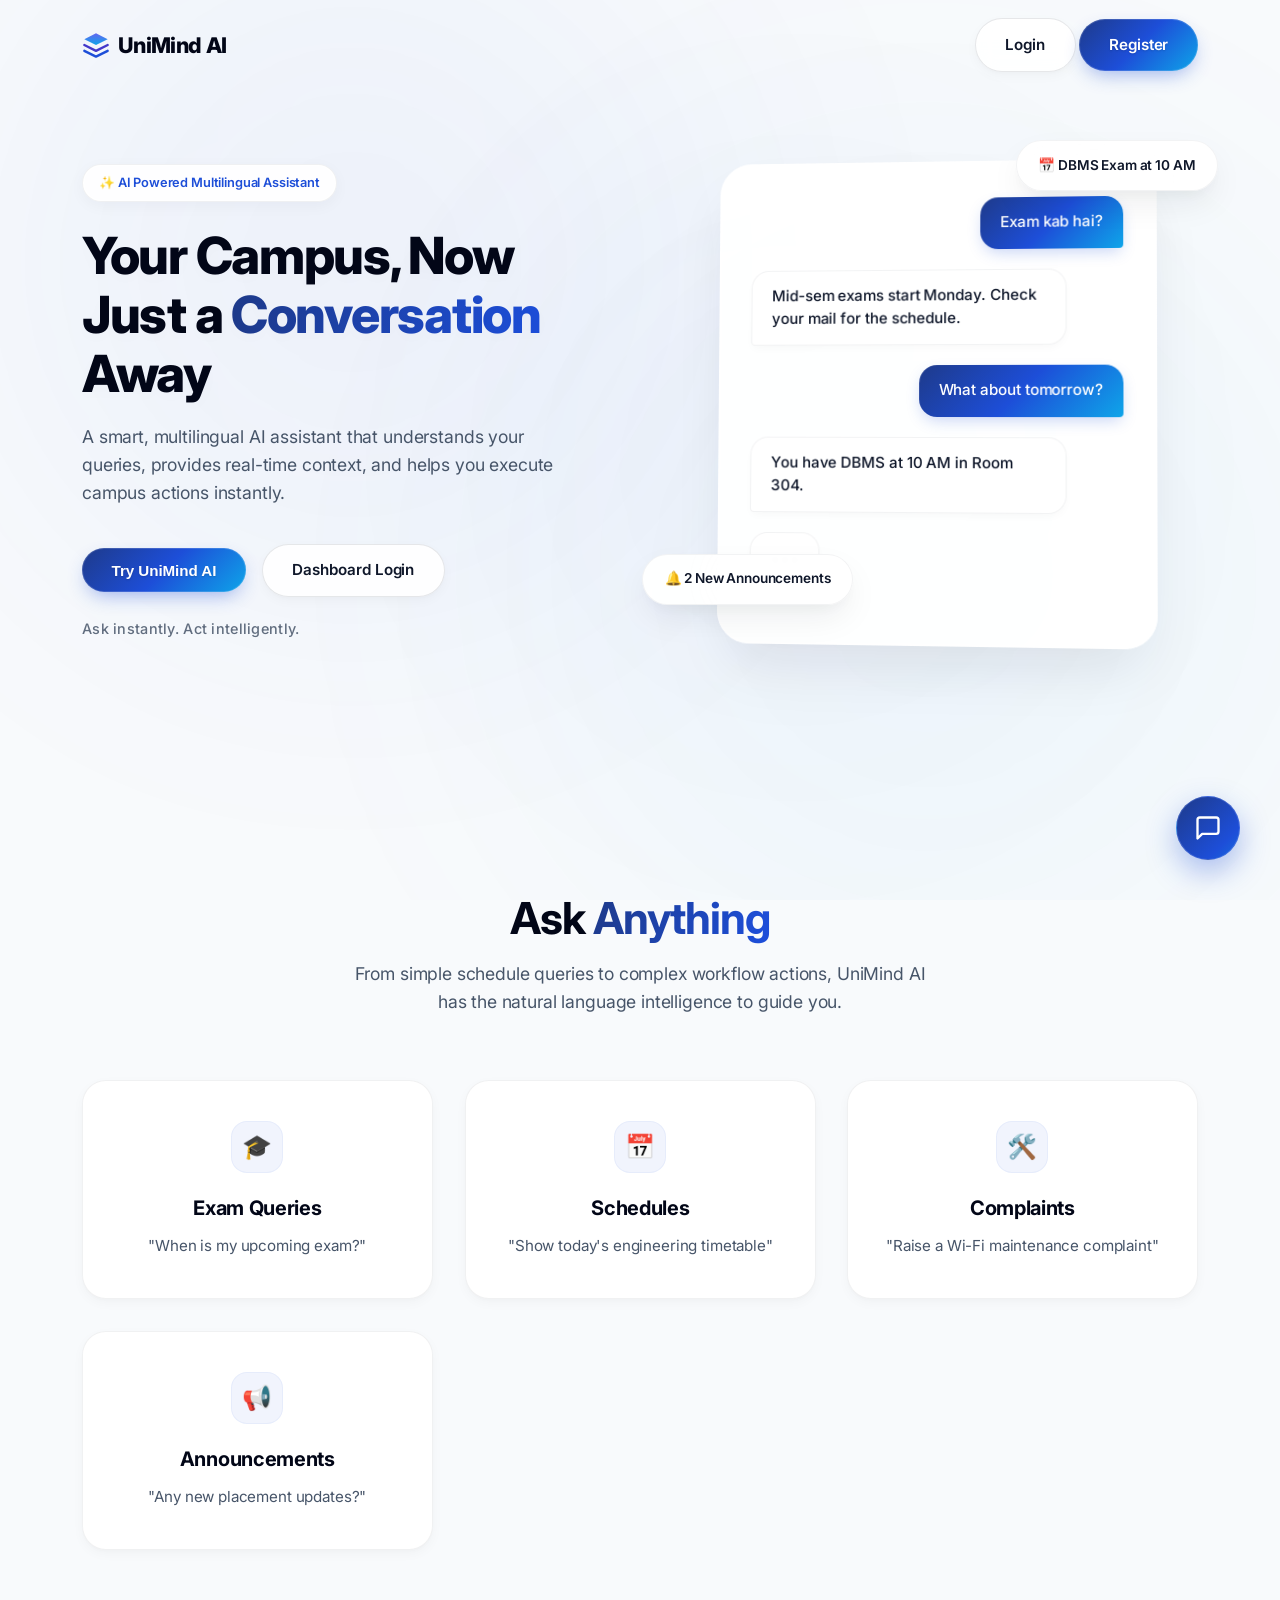
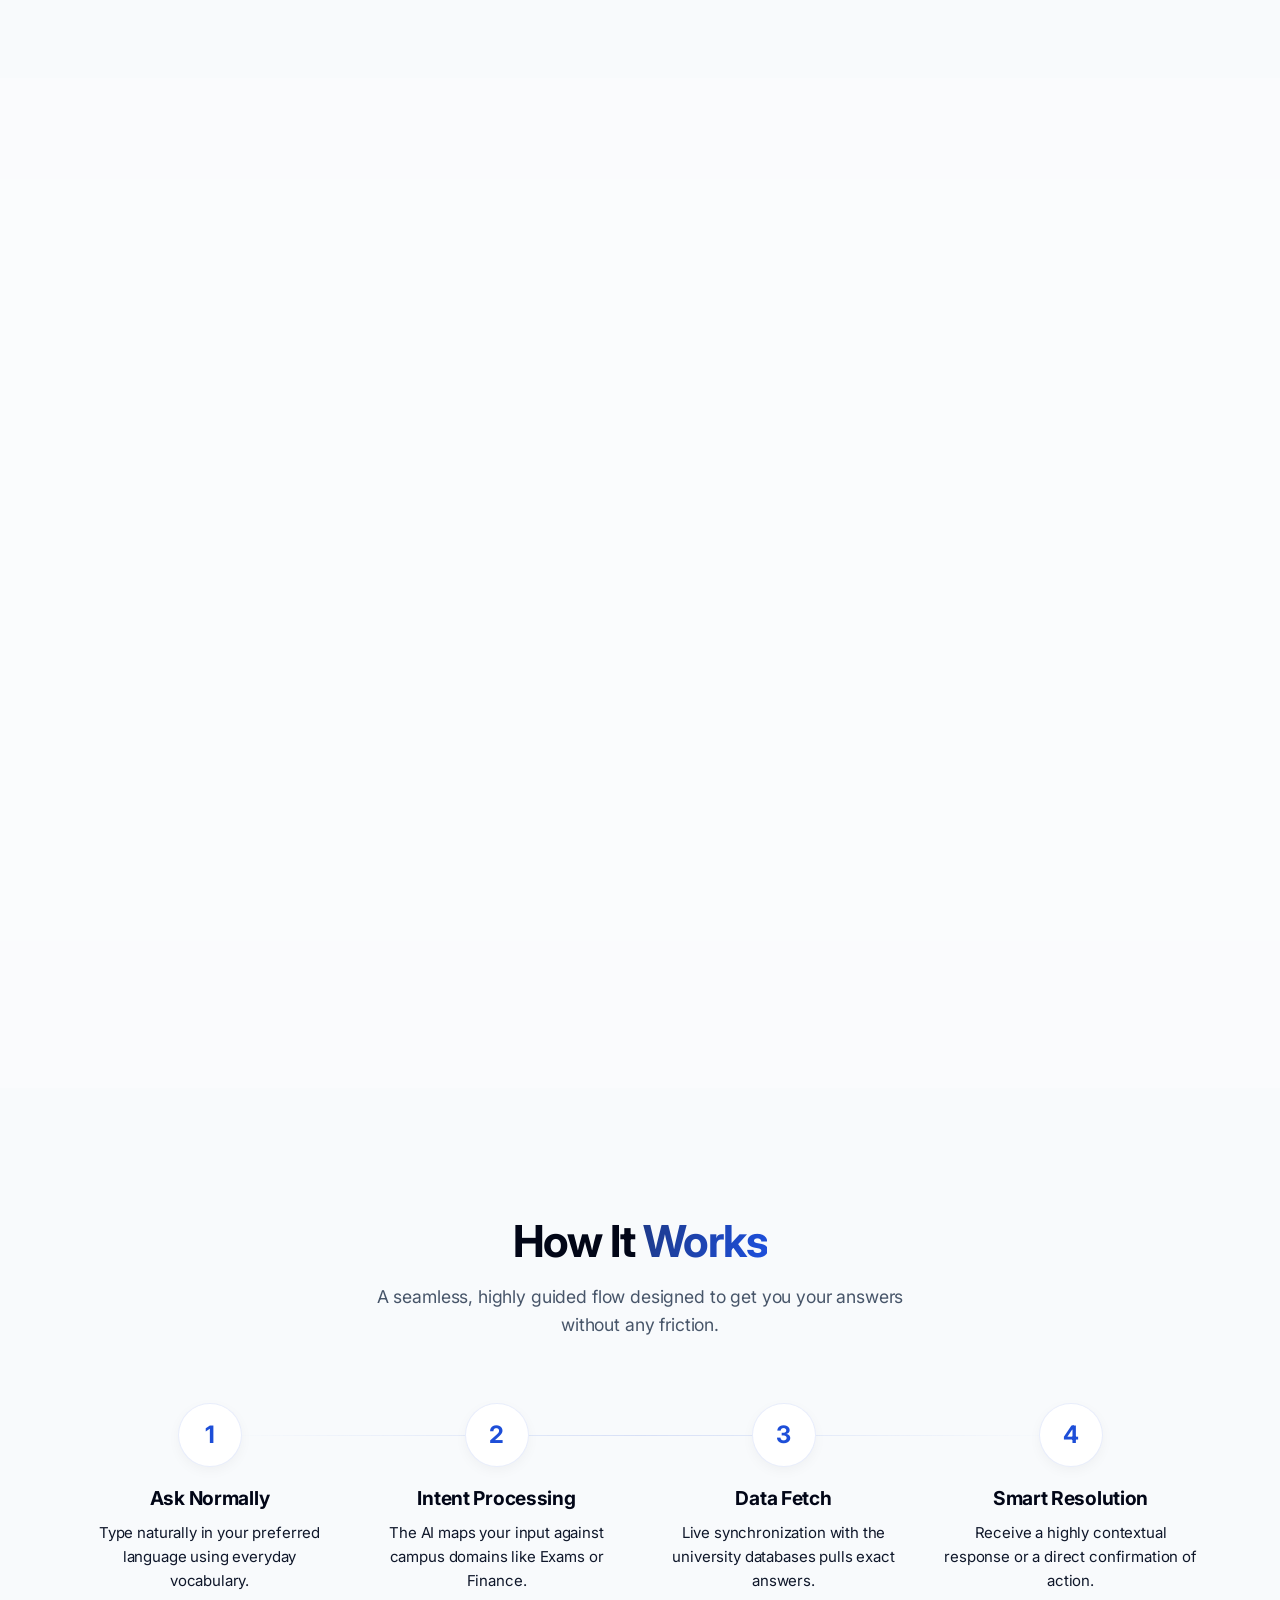
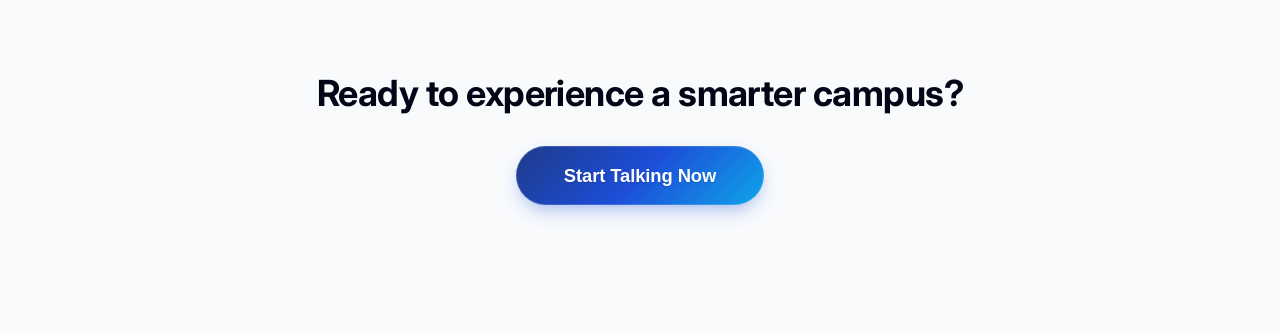
==== commit e75ef4e7: "modified ui" ====
--- a/frontend/index.html
+++ b/frontend/index.html
@@ -49,7 +49,7 @@
                     <button class="btn btn-primary" id="tryAIBtn" onclick="document.getElementById('toggleChatBtn').click();">Try UniMind AI</button>
                     <a href="login.html" class="btn btn-outline">Dashboard Login</a>
                 </div>
-                <div class="trust-text" style="font-size: 0.85rem; color: var(--text-muted); margin-top: 1rem; opacity: 0.8;">No signup required for demo.</div>
+                <div class="trust-text" style="font-size: 0.9rem; font-weight: 500; color: var(--text-muted); margin-top: 1.25rem; opacity: 0.85; letter-spacing: 0.02em;">Ask instantly. Act intelligently.</div>
             </div>
             <div class="hero-graphic reveal" style="transition-delay: 0.2s">
                 <!-- Floating Elements -->
--- a/frontend/css/style.css
+++ b/frontend/css/style.css
@@ -1,18 +1,19 @@
 @import url('https://fonts.googleapis.com/css2?family=Inter:wght@300;400;500;600;700;800&display=swap');
 
 :root {
-    --primary: #4f46e5;
-    --secondary: #0ea5e9;
-    --tertiary: #c026d3;
-    --accent: #2dd4bf;
-    
-    --primary-gradient: linear-gradient(135deg, #4f46e5, #0ea5e9);
-    --hero-gradient: linear-gradient(110deg, #4f46e5, #c026d3, #2dd4bf, #4f46e5);
-    
-    --bg-color: #fcfcfd;
+    --primary: #1d4ed8;       /* Deepest Electric Blue for Contrast */
+    --secondary: #0ea5e9;     /* Sky Cyan */
+    --tertiary: #4338ca;      /* Deep Indigo */
+    --accent: #1e3a8a;        /* Navy */
+    
+    /* Richer, darker, more premium high-contrast gradient */
+    --primary-gradient: linear-gradient(135deg, #1e3a8a, #1d4ed8, #0ea5e9);
+    --hero-gradient: linear-gradient(105deg, #1e3a8a, #1d4ed8, #4338ca, #0ea5e9);
+    
+    --bg-color: #f8fafc;      /* Crisp faint gray */
     --surface-color: #ffffff;
     --text-main: #0f172a;
-    --text-muted: #526075;
+    --text-muted: #475569;
     --border-color: rgba(15, 23, 42, 0.08);
     
     --radius-sm: 12px;
@@ -20,13 +21,12 @@
     --radius-lg: 24px;
     --radius-xl: 32px;
     
-    /* Refined, more subtle elegant shadows */
-    --shadow-subtle: 0 2px 8px rgba(15, 23, 42, 0.03), 0 1px 2px rgba(15, 23, 42, 0.02);
-    --shadow-elevated: 0 10px 25px -4px rgba(15, 23, 42, 0.04), 0 4px 10px -2px rgba(15, 23, 42, 0.02);
-    --shadow-float: 0 25px 40px -15px rgba(15, 23, 42, 0.08), 0 0 0 1px rgba(15, 23, 42, 0.02);
-    --shadow-premium-glow: 0 20px 45px -10px rgba(79, 70, 229, 0.15), 0 0 0 1px rgba(255,255,255,0.7) inset;
-    
-    --duration-base: 0.5s;
+    /* Smoother elegant shadows without extreme glows */
+    --shadow-subtle: 0 4px 12px rgba(15, 23, 42, 0.03), 0 2px 4px rgba(15, 23, 42, 0.02);
+    --shadow-elevated: 0 15px 35px -5px rgba(15, 23, 42, 0.08), 0 8px 15px -4px rgba(15, 23, 42, 0.04);
+    --shadow-float: 0 35px 50px -20px rgba(15, 23, 42, 0.12), 0 0 0 1px rgba(15, 23, 42, 0.03);
+    
+    --duration-base: 0.4s;
     --ease-out-expo: cubic-bezier(0.16, 1, 0.3, 1);
     --ease-out-circ: cubic-bezier(0.075, 0.82, 0.165, 1);
     --ease-elastic: cubic-bezier(0.34, 1.56, 0.64, 1);
@@ -36,48 +36,30 @@
     --transition-elastic: all 0.7s var(--ease-elastic);
 }
 
-* {
-    margin: 0; padding: 0; box-sizing: border-box;
-    -webkit-font-smoothing: antialiased; -moz-osx-font-smoothing: grayscale;
-}
+* { margin: 0; padding: 0; box-sizing: border-box; -webkit-font-smoothing: antialiased; -moz-osx-font-smoothing: grayscale; }
 
 body {
     font-family: 'Inter', -apple-system, sans-serif;
-    background-color: var(--bg-color);
-    color: var(--text-main);
-    line-height: 1.6;
-    overflow-x: hidden;
-    letter-spacing: -0.01em;
-    font-size: 15px; /* Slightly more compact base */
-}
-
-/* Subtle Blurred Mesh Blobs */
-.bg-blobs {
-    position: fixed; top: 0; left: 0; width: 100vw; height: 100vh;
-    z-index: -1; overflow: hidden; pointer-events: none; background: var(--bg-color);
-}
-.blob {
-    position: absolute; filter: blur(160px); /* Increased blur, reduced opacity for elegance */
-    border-radius: 50%; opacity: 0.3; 
-    animation: drift 30s infinite alternate var(--ease-out-expo); will-change: transform;
-}
-.blob-1 { top: -5%; left: 0%; width: 50vw; height: 50vw; background: rgba(79, 70, 229, 0.3); animation-delay: 0s; }
-.blob-2 { bottom: -10%; right: -5%; width: 60vw; height: 60vw; background: rgba(14, 165, 233, 0.25); animation-delay: -5s; animation-duration: 35s; }
-.blob-3 { top: 20%; left: 40%; width: 40vw; height: 40vw; background: rgba(192, 38, 211, 0.15); animation-delay: -10s; animation-duration: 40s; }
+    background-color: var(--bg-color); color: var(--text-main);
+    line-height: 1.6; overflow-x: hidden; letter-spacing: -0.01em; font-size: 15px;
+}
+
+/* Subtle Blobs */
+.bg-blobs { position: fixed; top: 0; left: 0; width: 100vw; height: 100vh; z-index: -1; overflow: hidden; pointer-events: none; background: var(--bg-color); }
+.blob { position: absolute; filter: blur(140px); border-radius: 50%; opacity: 0.25; animation: drift 30s infinite alternate var(--ease-out-expo); will-change: transform; }
+.blob-1 { top: -10%; left: 0%; width: 55vw; height: 55vw; background: rgba(29, 78, 216, 0.2); animation-delay: 0s; }
+.blob-2 { bottom: -10%; right: -5%; width: 65vw; height: 65vw; background: rgba(14, 165, 233, 0.15); animation-delay: -5s; animation-duration: 35s; }
+.blob-3 { top: 20%; left: 40%; width: 45vw; height: 45vw; background: rgba(67, 56, 202, 0.1); animation-delay: -10s; animation-duration: 40s; }
 
 @keyframes drift {
     0% { transform: translate(0, 0) scale(1) rotate(0deg); }
-    50% { transform: translate(4%, 8%) scale(1.05) rotate(3deg); }
-    100% { transform: translate(-3%, -6%) scale(0.95) rotate(-3deg); }
+    50% { transform: translate(4%, 6%) scale(1.05) rotate(2deg); }
+    100% { transform: translate(-3%, -4%) scale(0.95) rotate(-2deg); }
 }
 
 a { text-decoration: none; color: inherit; }
 
-h1, h2, h3, h4, h5, h6 {
-    font-weight: 700; line-height: 1.15; letter-spacing: -0.025em; color: #020617;
-}
-
-/* Reduced explicit sizes */
+h1, h2, h3, h4, h5, h6 { font-weight: 700; line-height: 1.15; letter-spacing: -0.025em; color: #020617; }
 h1 { font-size: clamp(2.25rem, 4vw, 3.5rem); font-weight: 800; }
 h2 { font-size: clamp(2rem, 3.5vw, 2.75rem); }
 h3 { font-size: 1.35rem; letter-spacing: -0.015em; }
@@ -93,111 +75,93 @@
 .container { max-width: 1180px; margin: 0 auto; padding: 0 2rem; }
 .section { padding: 8rem 0; position: relative; z-index: 1; }
 
-/* Refined elegant buttons */
+/* Rich High-Contrast CTA Buttons */
 .btn {
     display: inline-flex; align-items: center; justify-content: center;
-    padding: 0.75rem 1.75rem; border-radius: 50px;
-    font-weight: 500; font-size: 0.95rem; cursor: pointer; transition: var(--transition-standard);
+    padding: 0.85rem 1.85rem; border-radius: 50px;
+    font-weight: 600; font-size: 0.95rem; cursor: pointer; transition: var(--transition-standard);
     border: none; outline: none; position: relative; overflow: hidden; letter-spacing: -0.005em;
     transform: translateZ(0); 
 }
 
 .btn-primary {
-    background: var(--primary-gradient); color: white;
-    box-shadow: 0 6px 15px -4px rgba(79, 70, 229, 0.4), 0 0 0 1px rgba(255,255,255,0.1) inset;
-    text-shadow: 0 1px 2px rgba(0,0,0,0.1); z-index: 1;
+    background: var(--primary-gradient); color: #ffffff; /* pure white text over dark gradient */
+    box-shadow: 0 8px 20px -6px rgba(29, 78, 216, 0.45), 0 0 0 1px rgba(255,255,255,0.15) inset;
+    text-shadow: 0 1px 2px rgba(0,0,0,0.15); z-index: 1;
 }
 
 .btn-primary::before {
     content: ''; position: absolute; top: 0; left: 0; width: 100%; height: 100%;
-    background: linear-gradient(135deg, var(--accent), var(--tertiary));
+    background: linear-gradient(135deg, #1e3a8a, #1d4ed8);
     z-index: -1; opacity: 0; transition: var(--transition-standard);
 }
 
 .btn-primary:hover {
     transform: translateY(-2px);
-    box-shadow: 0 12px 25px -6px rgba(79, 70, 229, 0.5), 0 0 0 1px rgba(255,255,255,0.2) inset;
+    box-shadow: 0 12px 25px -6px rgba(29, 78, 216, 0.55), 0 0 0 1px rgba(255,255,255,0.25) inset;
 }
 .btn-primary:hover::before { opacity: 1; }
 .btn-primary:active { transform: translateY(1px); }
 
 .btn-outline {
-    background: rgba(255, 255, 255, 0.6); color: var(--text-main); font-weight: 500;
+    background: rgba(255, 255, 255, 0.9); color: var(--text-main); font-weight: 600;
     border: 1px solid rgba(15, 23, 42, 0.1); backdrop-filter: blur(10px); box-shadow: var(--shadow-subtle);
 }
 .btn-outline:hover {
-    border-color: rgba(79, 70, 229, 0.3); color: var(--primary);
-    background: rgba(255, 255, 255, 0.95); transform: translateY(-2px); box-shadow: var(--shadow-elevated);
+    border-color: rgba(29, 78, 216, 0.3); color: var(--primary);
+    background: #ffffff; transform: translateY(-2px); box-shadow: var(--shadow-elevated);
 }
 
 /* Forms */
 .form-group { margin-bottom: 1.5rem; }
 .form-label { display: block; margin-bottom: 0.5rem; font-size: 0.85rem; font-weight: 500; color: var(--text-main); }
 .form-control {
-    width: 100%; padding: 0.85rem 1.25rem; border: 1px solid rgba(15, 23, 42, 0.1); border-radius: var(--radius-sm);
+    width: 100%; padding: 0.95rem 1.25rem; border: 1px solid rgba(15, 23, 42, 0.1); border-radius: var(--radius-sm);
     font-family: inherit; font-size: 0.95rem; transition: var(--transition-standard);
-    background: rgba(255, 255, 255, 0.6); backdrop-filter: blur(12px); box-shadow: 0 2px 5px rgba(0,0,0,0.01) inset;
+    background: rgba(255, 255, 255, 0.8); backdrop-filter: blur(12px); box-shadow: 0 2px 5px rgba(0,0,0,0.01) inset;
 }
 .form-control:focus {
-    outline: none; border-color: var(--primary); box-shadow: 0 0 0 3px rgba(79, 70, 229, 0.1), var(--shadow-subtle);
+    outline: none; border-color: var(--primary); box-shadow: 0 0 0 4px rgba(29, 78, 216, 0.15), var(--shadow-subtle);
     background: #ffffff; transform: translateY(-1px);
 }
 
-/* Elegant Navbar */
+/* Navbar */
 .navbar {
     position: fixed; top: 0; left: 0; width: 100%; z-index: 100;
     transition: var(--transition-standard); border-bottom: 1px solid transparent; padding: 1.25rem 0;
 }
 .navbar.scrolled {
-    background: rgba(255, 255, 255, 0.7); backdrop-filter: blur(20px); -webkit-backdrop-filter: blur(20px);
-    border-bottom: 1px solid rgba(255,255,255,0.4); box-shadow: 0 4px 20px rgba(0, 0, 0, 0.02); padding: 0.6rem 0;
+    background: rgba(255, 255, 255, 0.9); backdrop-filter: blur(25px); -webkit-backdrop-filter: blur(25px);
+    border-bottom: 1px solid rgba(15,23,42,0.06); box-shadow: 0 4px 20px rgba(0, 0, 0, 0.04); padding: 0.85rem 0;
 }
 .navbar .container { display: flex; justify-content: space-between; align-items: center; height: 50px; }
-.navbar-brand { font-size: 1.25rem; font-weight: 700; color: #020617; display: flex; align-items: center; gap: 0.5rem; letter-spacing: -0.03em; transition: var(--transition-snappy); }
+.navbar-brand { font-size: 1.35rem; font-weight: 800; color: #020617; display: flex; align-items: center; gap: 0.5rem; letter-spacing: -0.03em; transition: var(--transition-snappy); }
 .navbar-brand:hover { transform: translateY(-1px); }
 
-/* Polished Proportional Hero */
-.hero {
-    padding-top: 140px; padding-bottom: 100px; min-height: 85vh; /* Reduced massiveness */
-    display: flex; align-items: center; position: relative; z-index: 2;
-}
+/* Confident Modern AI Hero */
+.hero { padding-top: 150px; padding-bottom: 110px; min-height: 85vh; display: flex; align-items: center; position: relative; z-index: 2; }
 .hero .container { display: grid; grid-template-columns: 1fr 1fr; gap: 4rem; align-items: center; }
-.hero-content { max-width: 540px; position: relative; }
-.hero-content::before {
-    content: ''; position: absolute; width: 120%; height: 120%; top: -10%; left: -10%;
-    background: radial-gradient(circle, rgba(255,255,255,0.6) 0%, transparent 60%);
-    z-index: -1; pointer-events: none;
-}
+.hero-content { max-width: 540px; position: relative; z-index: 3; }
 .hero-content h1 { margin-bottom: 1.25rem; text-shadow: 0 4px 15px rgba(0,0,0,0.02); }
-.hero-content p {
-    font-size: 1.1rem; color: var(--text-muted); margin-bottom: 2.25rem;
-    line-height: 1.6; font-weight: 400; max-width: 95%; letter-spacing: -0.005em;
-}
+.hero-content p { font-size: 1.1rem; color: var(--text-muted); margin-bottom: 2.25rem; line-height: 1.6; font-weight: 400; max-width: 95%; }
 .hero-badge {
     display: inline-flex; align-items: center; gap: 0.4rem; padding: 0.5rem 1rem;
-    background: rgba(255, 255, 255, 0.9); color: var(--primary);
-    border-radius: 50px; font-size: 0.8rem; font-weight: 600; margin-bottom: 1.5rem;
-    border: 1px solid rgba(255, 255, 255, 1); backdrop-filter: blur(10px);
-    box-shadow: 0 2px 10px rgba(79, 70, 229, 0.05); letter-spacing: -0.01em;
+    background: rgba(255,255,255,0.9); color: var(--primary); border-radius: 50px; font-size: 0.8rem; font-weight: 600;
+    margin-bottom: 1.5rem; border: 1px solid rgba(15, 23, 42, 0.06); box-shadow: 0 4px 15px rgba(15, 23, 42, 0.04), 0 0 0 1px rgba(255,255,255,1) inset;
 }
 .hero-actions { display: flex; gap: 1rem; align-items: center; }
 
-/* 3D Chat Graphic - Calmer & Cleaner */
-.hero-graphic {
-    position: relative; width: 100%; perspective: 1200px;
-    display: flex; justify-content: center; align-items: center;
-}
+/* 3D Chat Graphic */
+.hero-graphic { position: relative; width: 100%; perspective: 1400px; display: flex; justify-content: center; align-items: center; z-index: 2; }
 .chat-preview {
-    background: rgba(255, 255, 255, 0.8); backdrop-filter: blur(20px) saturate(150%);
-    -webkit-backdrop-filter: blur(20px) saturate(150%); border: 1px solid rgba(255, 255, 255, 0.9);
-    border-radius: var(--radius-lg); padding: 2rem 1.75rem; width: 100%; max-width: 440px; /* Reduced width */
-    box-shadow: 0 20px 40px -10px rgba(15, 23, 42, 0.08), 0 0 0 1px rgba(255,255,255,0.7) inset;
-    transform: rotateY(-6deg) rotateX(2deg) translateZ(0); 
-    transition: var(--transition-standard); position: relative; z-index: 2;
+    background: rgba(255, 255, 255, 0.95); backdrop-filter: blur(30px); -webkit-backdrop-filter: blur(30px);
+    border: 1px solid rgba(255, 255, 255, 1); border-radius: var(--radius-xl); padding: 2.25rem 2rem; width: 100%; max-width: 440px;
+    box-shadow: 0 30px 60px -15px rgba(15, 23, 42, 0.1), 0 0 0 1px rgba(255,255,255,0.7) inset;
+    transform: rotateY(-5deg) rotateX(2deg) translateZ(0); transition: var(--transition-standard); position: relative;
 }
 .hero-graphic:hover .chat-preview {
-    transform: rotateY(-2deg) rotateX(0deg) translateY(-8px) translateZ(20px);
-    box-shadow: 0 30px 60px -15px rgba(15, 23, 42, 0.12), 0 0 0 1px rgba(255,255,255,1) inset;
+    transform: rotateY(-1deg) rotateX(0deg) translateY(-8px) translateZ(30px);
+    box-shadow: 0 40px 80px -20px rgba(15, 23, 42, 0.15), 0 0 0 1px rgba(255,255,255,1) inset;
 }
 
 .chat-message { display: flex; margin-bottom: 1.25rem; animation: slideUpFade 0.8s var(--ease-out-expo) forwards; opacity: 0; transform: translateY(20px); }
@@ -206,64 +170,69 @@
 .chat-message:nth-child(3) { animation-delay: 1.2s; }
 .chat-message:nth-child(4) { animation-delay: 1.8s; }
 
-.chat-bubble {
-    padding: 0.85rem 1.15rem; border-radius: 16px; max-width: 85%;
-    font-size: 0.9rem; line-height: 1.45; font-weight: 500;
-    box-shadow: 0 4px 10px -2px rgba(0,0,0,0.03); position: relative; letter-spacing: -0.005em;
-}
+.chat-bubble { padding: 0.9rem 1.25rem; border-radius: 18px; max-width: 85%; font-size: 0.95rem; line-height: 1.5; font-weight: 500; box-shadow: 0 4px 10px -2px rgba(15,23,42,0.03); letter-spacing: -0.005em; }
 .msg-user { justify-content: flex-end; }
-.msg-user .chat-bubble { background: var(--primary-gradient); color: white; border-bottom-right-radius: 4px; box-shadow: 0 6px 15px -3px rgba(79, 70, 229, 0.25); }
+/* Deeper gradient for user bubble to match new button theme */
+.msg-user .chat-bubble { background: var(--primary-gradient); color: #ffffff; border-bottom-right-radius: 4px; box-shadow: 0 6px 15px -3px rgba(29, 78, 216, 0.25); }
 .msg-bot { justify-content: flex-start; }
 .msg-bot .chat-bubble { background: #ffffff; color: #0f172a; border-bottom-left-radius: 4px; border: 1px solid rgba(15, 23, 42, 0.05); }
 
-/* Floating Elements around Hero - Subtle Depth */
+/* Float Cards */
 .float-card {
-    position: absolute; background: rgba(255, 255, 255, 0.9); backdrop-filter: blur(15px);
-    padding: 0.75rem 1.15rem; border-radius: 50px; /* Pillow shape for elegance */
-    box-shadow: var(--shadow-elevated); font-size: 0.8rem; font-weight: 600; color: var(--text-main);
-    border: 1px solid rgba(255,255,255,1); animation: floatSmooth 6s infinite var(--ease-out-expo); z-index: 3;
-    display: flex; align-items: center; gap: 0.5rem;
+    position: absolute; background: rgba(255, 255, 255, 0.95); backdrop-filter: blur(20px);
+    padding: 0.85rem 1.35rem; border-radius: 50px; box-shadow: var(--shadow-elevated); font-size: 0.85rem; font-weight: 600;
+    color: var(--text-main); border: 1px solid rgba(15,23,42,0.05); animation: floatSmooth 6s infinite var(--ease-out-expo); z-index: 3;
+    display: flex; align-items: center; gap: 0.6rem;
 }
 .float-1 { top: -20px; right: -20px; animation-delay: 0s; }
 .float-2 { bottom: 40px; left: -30px; animation-delay: -3s; animation-duration: 8s; }
-
-@keyframes floatSmooth {
-    0%, 100% { transform: translateY(0) rotate(0deg); }
-    50% { transform: translateY(-8px) rotate(1deg); }
-}
-
-/* Cleaner Section Spacing */
+@keyframes floatSmooth { 0%, 100% { transform: translateY(0) rotate(0deg); } 50% { transform: translateY(-8px) rotate(1deg); } }
+
+/* Luxury Cards - Solid Icons, Elegant Card Hover */
 .section-header { text-align: center; margin-bottom: 4rem; position: relative; }
 .section-header h2 { margin-bottom: 1rem; }
 .section-header p { color: var(--text-muted); font-size: 1.1rem; max-width: 580px; margin: 0 auto; line-height: 1.6; }
 
-/* Elegant Card Grids */
 .grid { display: grid; grid-template-columns: repeat(auto-fit, minmax(260px, 1fr)); gap: 2rem; }
 
 .card {
-    background: rgba(255, 255, 255, 0.6); backdrop-filter: blur(15px);
-    border: 1px solid rgba(255, 255, 255, 0.8); border-radius: var(--radius-lg);
-    padding: 2.25rem 2rem; transition: var(--transition-standard); height: 100%;
+    background: #ffffff; /* Crisp White surface */
+    border: 1px solid rgba(15, 23, 42, 0.06); border-radius: var(--radius-lg);
+    padding: 2.5rem 2rem; transition: var(--transition-standard); height: 100%;
     position: relative; overflow: hidden; box-shadow: var(--shadow-subtle); z-index: 1; transform: translateZ(0);
 }
-.card::before {
-    content: ''; position: absolute; top: 0; left: 0; right: 0; bottom: 0; border-radius: inherit; padding: 1px;
-    background: linear-gradient(135deg, rgba(79, 70, 229, 0.4), transparent, rgba(45, 212, 191, 0.2));
-    -webkit-mask: linear-gradient(#fff 0 0) content-box, linear-gradient(#fff 0 0); mask: linear-gradient(#fff 0 0) content-box, linear-gradient(#fff 0 0);
-    -webkit-mask-composite: xor; mask-composite: exclude; opacity: 0; transition: var(--transition-standard); z-index: -1;
-}
+
+/* 
+ * Removing the inverted color icon logic entirely. 
+ * Highlighting the card natively.
+ */
 .card:hover {
-    transform: translateY(-6px) scale(1.01); background: rgba(255, 255, 255, 0.95); box-shadow: var(--shadow-premium-glow);
-}
-.card:hover::before { opacity: 1; }
+    transform: translateY(-5px) scale(1.01); 
+    background: #ffffff; 
+    box-shadow: var(--shadow-elevated); 
+    border-color: rgba(29, 78, 216, 0.15); /* Elegant border highlight */
+}
+
+/* Background tint shift very subtle */
+.card::after {
+    content: ''; position: absolute; top:0; left:0; width:100%; height:100%;
+    background: radial-gradient(circle at top right, rgba(29, 78, 216, 0.03), transparent 70%);
+    opacity: 0; transition: var(--transition-standard); z-index: -1; pointer-events: none;
+}
+.card:hover::after { opacity: 1; }
 
 .card-icon {
-    width: 52px; height: 52px; border-radius: 16px; background: #ffffff; color: var(--primary);
+    width: 52px; height: 52px; border-radius: 16px; background: rgba(29, 78, 216, 0.06); color: var(--primary);
     display: flex; align-items: center; justify-content: center; font-size: 1.5rem; margin-bottom: 1.5rem;
-    transition: var(--transition-standard); border: 1px solid rgba(15,23,42,0.05);
-    box-shadow: 0 4px 10px rgba(15,23,42,0.03); position: relative; z-index: 2;
-}
-.card:hover .card-icon { transform: scale(1.1) translateY(-4px); background: var(--hero-gradient); color: white; border-color: transparent; box-shadow: 0 10px 20px -3px rgba(79, 70, 229, 0.25); }
+    transition: var(--transition-standard); border: 1px solid rgba(29, 78, 216, 0.05);
+    position: relative; z-index: 2;
+}
+
+/* Clean elevation for the icon, NO color inversion */
+.card:hover .card-icon {
+    transform: translateY(-3px); 
+    box-shadow: 0 8px 20px -5px rgba(29, 78, 216, 0.15);
+}
 
 .card h3 { margin-bottom: 0.85rem; font-size: 1.25rem; transition: var(--transition-snappy); }
 .card:hover h3 { color: var(--primary); }
@@ -271,61 +240,70 @@
 .ask-card { cursor: pointer; text-align: center; }
 .ask-card .card-icon { margin: 0 auto 1.5rem auto; }
 
-/* Flow Grid Focus */
+/* Flow Sequence Architecture */
 .flow-grid { display: grid; grid-template-columns: repeat(4, 1fr); gap: 2rem; position: relative; text-align: center; }
-.flow-grid::after { content: ''; position: absolute; top: 32px; left: 12.5%; right: 12.5%; height: 1px; background: linear-gradient(90deg, transparent, rgba(79,70,229,0.2), transparent); z-index: 0; }
+.flow-grid::after { content: ''; position: absolute; top: 32px; left: 12.5%; right: 12.5%; height: 1px; background: linear-gradient(90deg, transparent, rgba(29,78,216,0.15), transparent); z-index: 0; }
 .flow-step { position: relative; z-index: 1; transition: var(--transition-standard); }
-.flow-step:hover { transform: translateY(-5px); }
+
 .flow-step .card-icon {
     width: 64px; height: 64px; margin: 0 auto 1.25rem auto; border-radius: 50%; font-size: 1.5rem; font-weight: 700;
-    background: #fff; box-shadow: 0 8px 20px -5px rgba(15,23,42,0.06); color: var(--primary); border: 2px solid rgba(255,255,255,1); position: relative;
-}
-.flow-step .card-icon::after { content: ''; position: absolute; top: -4px; left: -4px; right: -4px; bottom: -4px; border-radius: 50%; border: 1px solid rgba(79, 70, 229, 0.15); transition: var(--transition-standard); }
-.flow-step:hover .card-icon { background: var(--primary-gradient); color: white; transform: scale(1.05); box-shadow: var(--shadow-premium-glow); }
-.flow-step:hover .card-icon::after { border-color: transparent; transform: scale(1.15); opacity: 0; }
-.flow-step h3 { margin-bottom: 0.6rem; font-size: 1.15rem; }
-
-/* Discretely Luxurious Chatbot Trigger */
+    background: #fff; box-shadow: 0 4px 15px -3px rgba(15,23,42,0.06); color: var(--primary); border: 1px solid rgba(29,78,216,0.1); position: relative; z-index: 2;
+    transition: var(--transition-standard);
+}
+
+/* Subtle elevation, NO full color change */
+.flow-step:hover .card-icon {
+    transform: translateY(-4px);
+    box-shadow: 0 15px 30px -5px rgba(29, 78, 216, 0.15); 
+    border-color: rgba(29, 78, 216, 0.3);
+}
+
+.flow-step h3 { margin-bottom: 0.6rem; font-size: 1.15rem; transition: var(--transition-snappy); }
+.flow-step:hover h3 { color: var(--primary); }
+
+/* Chatbot Trigger - Rich Contrast */
 .chatbot-trigger {
-    position: fixed; bottom: 2rem; right: 2rem; width: 60px; height: 60px; border-radius: 50%;
-    background: var(--hero-gradient); background-size: 200% auto; animation: gradientShift 8s linear infinite;
-    color: white; display: flex; align-items: center; justify-content: center; font-size: 1.5rem;
-    box-shadow: 0 10px 25px rgba(79, 70, 229, 0.3), 0 0 0 0 rgba(79, 70, 229, 0.4);
-    cursor: pointer; z-index: 999; transition: var(--transition-elastic); border: 1px solid rgba(255,255,255,0.4);
-}
-.chatbot-trigger::before { content: ''; position: absolute; width: 100%; height: 100%; border-radius: 50%; border: 1px solid rgba(79, 70, 229, 0.3); animation: pulseRing 4s infinite var(--ease-out-expo); z-index: -1; }
-.chatbot-trigger:hover { transform: scale(1.05) translateY(-5px); box-shadow: 0 15px 35px rgba(79, 70, 229, 0.4); }
-
+    position: fixed; bottom: 2.5rem; right: 2.5rem; width: 64px; height: 64px; border-radius: 50%;
+    background: var(--primary-gradient); background-size: 200% auto; animation: gradientShift 8s linear infinite;
+    color: #ffffff; display: flex; align-items: center; justify-content: center; font-size: 1.5rem;
+    box-shadow: 0 12px 30px rgba(29, 78, 216, 0.35); pointer-events: auto;
+    cursor: pointer; z-index: 999; transition: var(--transition-elastic); border: 1px solid rgba(255,255,255,0.2);
+}
+.chatbot-trigger::before { content: ''; position: absolute; width: 100%; height: 100%; border-radius: 50%; border: 1px solid rgba(29, 78, 216, 0.3); animation: pulseRing 4s infinite var(--ease-out-expo); z-index: -1; }
+.chatbot-trigger:hover { transform: scale(1.05) translateY(-5px); box-shadow: 0 20px 40px rgba(29, 78, 216, 0.45); }
 @keyframes pulseRing { 0% { transform: scale(1); opacity: 1; } 100% { transform: scale(1.5); opacity: 0; } }
 
+/* Chatbot Core Engine Panel */
 .chatbot-panel {
-    position: fixed; bottom: 6.5rem; right: 2rem; width: 380px; height: 600px; /* Reduced bulk */
-    background: rgba(255, 255, 255, 0.9); backdrop-filter: blur(25px); -webkit-backdrop-filter: blur(25px);
-    border-radius: var(--radius-xl); box-shadow: 0 30px 80px -15px rgba(15, 23, 42, 0.2), 0 0 0 1px rgba(255,255,255,1) inset;
+    position: fixed; bottom: 7.5rem; right: 2.5rem; width: 400px; height: 620px;
+    background: rgba(255, 255, 255, 0.95); backdrop-filter: blur(25px); -webkit-backdrop-filter: blur(25px);
+    border-radius: var(--radius-xl); box-shadow: 0 35px 80px -15px rgba(15, 23, 42, 0.25), 0 0 0 1px rgba(255,255,255,1) inset;
     display: flex; flex-direction: column; z-index: 999;
     transform: translateY(30px) scale(0.95); opacity: 0; pointer-events: none;
     transition: var(--transition-standard); transform-origin: bottom right; overflow: hidden;
 }
 .chatbot-panel.active { transform: translateY(0) scale(1); opacity: 1; pointer-events: auto; }
 
-.chat-header { padding: 1.15rem 1.5rem; background: var(--primary-gradient); color: white; display: flex; justify-content: space-between; align-items: center; }
+.chat-header { padding: 1.25rem 1.75rem; background: var(--primary-gradient); color: white; display: flex; justify-content: space-between; align-items: center; }
 .chat-title { font-weight: 700; display: flex; align-items: center; gap: 0.5rem; font-size: 1.05rem; }
 .chat-close { background: transparent; border: none; color: white; font-size: 1.5rem; cursor: pointer; opacity: 0.8; transition: var(--transition-snappy); }
 .chat-close:hover { opacity: 1; transform: rotate(90deg) scale(1.1); }
-.lang-select { background: rgba(255,255,255,0.2); border: 1px solid rgba(255,255,255,0.3); color: white; border-radius: 50px; padding: 0.3rem 0.75rem; font-size: 0.8rem; font-weight: 600; outline: none; cursor: pointer; transition: var(--transition-snappy); }
+.lang-select { background: rgba(255,255,255,0.2); border: 1px solid rgba(255,255,255,0.3); color: white; border-radius: 50px; padding: 0.35rem 0.85rem; font-size: 0.8rem; font-weight: 600; outline: none; cursor: pointer; transition: var(--transition-snappy); }
 .lang-select:hover { background: rgba(255,255,255,0.3); }
 .lang-select option { color: var(--text-main); }
-.chat-body { flex: 1; overflow-y: auto; padding: 1.5rem; display: flex; flex-direction: column; gap: 1.25rem; }
-.chat-input-area { padding: 1.25rem; background: rgba(255, 255, 255, 0.95); border-top: 1px solid rgba(15, 23, 42, 0.05); }
+.chat-body { flex: 1; overflow-y: auto; padding: 1.5rem; display: flex; flex-direction: column; gap: 1.25rem; background: #fdfdfd; }
+.chat-input-area { padding: 1.25rem 1.5rem; background: #ffffff; border-top: 1px solid rgba(15, 23, 42, 0.05); }
+
 .prompt-suggestions { display: flex; gap: 0.75rem; overflow-x: auto; padding-bottom: 0.75rem; scrollbar-width: none; }
 .prompt-suggestions::-webkit-scrollbar { display: none; }
-.prompt-chip { white-space: nowrap; padding: 0.45rem 1rem; background: #fff; color: var(--primary); border: 1px solid rgba(79, 70, 229, 0.15); border-radius: 50px; font-size: 0.8rem; font-weight: 500; cursor: pointer; transition: var(--transition-snappy); box-shadow: 0 1px 3px rgba(0,0,0,0.02); }
-.prompt-chip:hover { background: var(--primary); color: white; transform: translateY(-2px); box-shadow: 0 4px 10px rgba(79, 70, 229, 0.15); border-color: transparent; }
+.prompt-chip { white-space: nowrap; padding: 0.5rem 1.15rem; background: #fff; color: var(--text-muted); border: 1px solid rgba(15, 23, 42, 0.1); border-radius: 50px; font-size: 0.85rem; font-weight: 500; cursor: pointer; transition: var(--transition-snappy); box-shadow: 0 2px 4px rgba(15,23,42,0.02); }
+.prompt-chip:hover { background: var(--primary); color: white; transform: translateY(-2px); box-shadow: 0 6px 15px rgba(29, 78, 216, 0.2); border-color: transparent; }
+
 .input-wrapper { display: flex; gap: 0.75rem; }
-.input-wrapper input { flex: 1; padding: 0.85rem 1.15rem; border: 1px solid rgba(15, 23, 42, 0.1); border-radius: 50px; outline: none; transition: var(--transition-snappy); font-size: 0.95rem; background: var(--bg-color); }
-.input-wrapper input:focus { border-color: var(--primary); box-shadow: 0 0 0 3px rgba(79, 70, 229, 0.1); background: #ffffff; }
-.input-wrapper button { width: 44px; height: 44px; border-radius: 50%; background: var(--primary-gradient); color: white; border: none; cursor: pointer; display: flex; align-items: center; justify-content: center; transition: var(--transition-elastic); box-shadow: 0 4px 10px rgba(79, 70, 229, 0.2); }
-.input-wrapper button:hover { transform: scale(1.05) translateY(-2px); }
+.input-wrapper input { flex: 1; padding: 0.95rem 1.25rem; border: 1px solid rgba(15, 23, 42, 0.1); border-radius: 50px; outline: none; transition: var(--transition-snappy); font-size: 0.95rem; background: var(--bg-color); }
+.input-wrapper input:focus { border-color: var(--primary); box-shadow: 0 0 0 3px rgba(29, 78, 216, 0.15); background: #ffffff; }
+.input-wrapper button { width: 48px; height: 48px; border-radius: 50%; background: var(--primary-gradient); color: white; border: none; cursor: pointer; display: flex; align-items: center; justify-content: center; transition: var(--transition-elastic); box-shadow: 0 4px 12px rgba(29, 78, 216, 0.25); }
+.input-wrapper button:hover { transform: scale(1.05) translateY(-2px); box-shadow: 0 8px 18px rgba(29, 78, 216, 0.4); }
 
 .typing-dots { display: inline-flex; gap: 4px; padding: 0.5rem 0.1rem; align-items: center; }
 .dot { width: 6px; height: 6px; background: var(--text-muted); border-radius: 50%; animation: blinkBounce 1.4s infinite ease-in-out both; }
@@ -336,17 +314,18 @@
 .reveal { opacity: 0; transform: translateY(40px) scale(0.98); transition: all 0.8s var(--ease-out-expo); will-change: opacity, transform; }
 .reveal.active { opacity: 1; transform: translateY(0) scale(1); }
 
-/* Compacted Auth UI */
-.role-selector { display: flex; gap: 0.5rem; margin-bottom: 2rem; background: rgba(15, 23, 42, 0.02); padding: 0.35rem; border-radius: 50px; border: 1px solid rgba(15, 23, 42, 0.04); }
-.role-btn { flex: 1; padding: 0.6rem; border: none; background: transparent; color: var(--text-muted); border-radius: 50px; font-weight: 600; cursor: pointer; transition: var(--transition-snappy); font-size: 0.85rem; }
-.role-btn.active { background: #ffffff; color: var(--primary); box-shadow: 0 2px 8px rgba(15,23,42,0.05); }
+/* Confident Modern Auth Modals */
+.role-selector { display: flex; gap: 0.5rem; margin-bottom: 2rem; background: rgba(15, 23, 42, 0.03); padding: 0.35rem; border-radius: 50px; border: 1px solid rgba(15, 23, 42, 0.05); }
+.role-btn { flex: 1; padding: 0.75rem; border: none; background: transparent; color: var(--text-muted); border-radius: 50px; font-weight: 600; cursor: pointer; transition: var(--transition-snappy); font-size: 0.9rem; }
+.role-btn.active { background: #ffffff; color: var(--primary); box-shadow: 0 4px 12px rgba(15,23,42,0.06); }
 .auth-wrapper { min-height: 100vh; display: flex; align-items: center; justify-content: center; padding: 2rem; position: relative; z-index: 1; }
-.auth-card { background: rgba(255, 255, 255, 0.85); backdrop-filter: blur(25px); border: 1px solid rgba(255,255,255,1); padding: 3rem; border-radius: var(--radius-xl); width: 100%; max-width: 440px; box-shadow: 0 25px 60px -15px rgba(15,23,42,0.1); animation: scaleIn 0.8s var(--ease-out-expo) forwards; position: relative; z-index: 2; }
+.auth-card { background: rgba(255, 255, 255, 0.95); backdrop-filter: blur(25px); border: 1px solid rgba(255,255,255,1); padding: 3.5rem; border-radius: var(--radius-xl); width: 100%; max-width: 480px; box-shadow: 0 35px 80px -20px rgba(15,23,42,0.15); animation: scaleIn 0.8s var(--ease-out-expo) forwards; position: relative; z-index: 2; }
 @keyframes scaleIn { from { opacity: 0; transform: scale(0.95) translateY(30px); } to { opacity: 1; transform: scale(1) translateY(0); } }
 
+/* Intelligent Viewport Logic */
 @media (max-width: 992px) {
     .container { padding: 0 1.5rem; }
-    .hero .container { grid-template-columns: 1fr; text-align: center; gap: 3rem; }
+    .hero .container { grid-template-columns: 1fr; text-align: center; gap: 4rem; }
     .hero-content { margin: 0 auto; max-width: 100%; }
     .hero-content p { margin-left: auto; margin-right: auto; }
     .hero-actions { justify-content: center; }
@@ -360,8 +339,8 @@
 @media (max-width: 768px) {
     h1 { font-size: 2.25rem; }
     .section { padding: 4.5rem 0; }
-    .chatbot-panel { width: calc(100% - 2rem); right: 1rem; bottom: 5rem; height: 80vh; border-radius: var(--radius-lg); }
-    .chatbot-trigger { right: 1rem; bottom: 1rem; width: 56px; height: 56px; font-size: 1.25rem; }
+    .chatbot-panel { width: calc(100% - 2rem); right: 1rem; bottom: 5.5rem; height: 80vh; border-radius: var(--radius-lg); }
+    .chatbot-trigger { right: 1.5rem; bottom: 1.5rem; width: 56px; height: 56px; font-size: 1.35rem; }
     .flow-grid { grid-template-columns: 1fr; gap: 2.5rem; }
-    .auth-card { padding: 2rem; }
-}
+    .auth-card { padding: 2.5rem; }
+}
